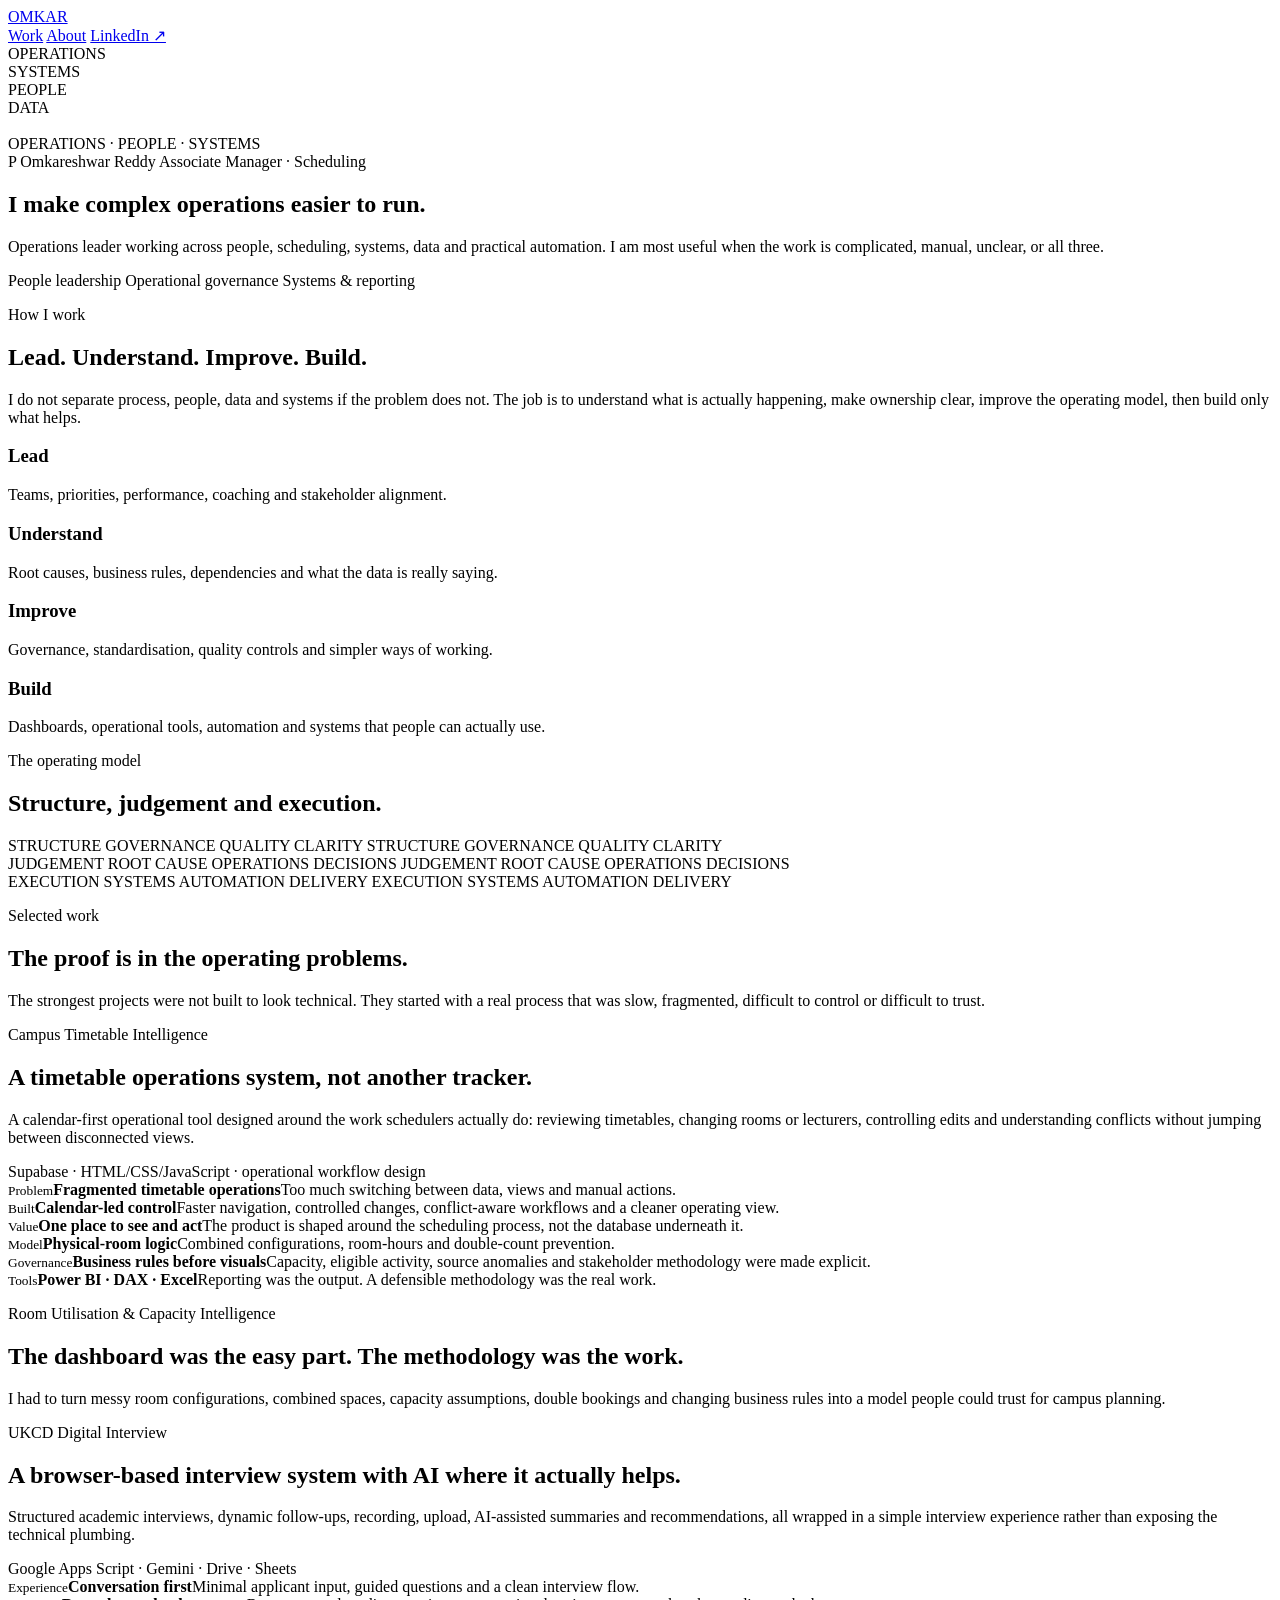
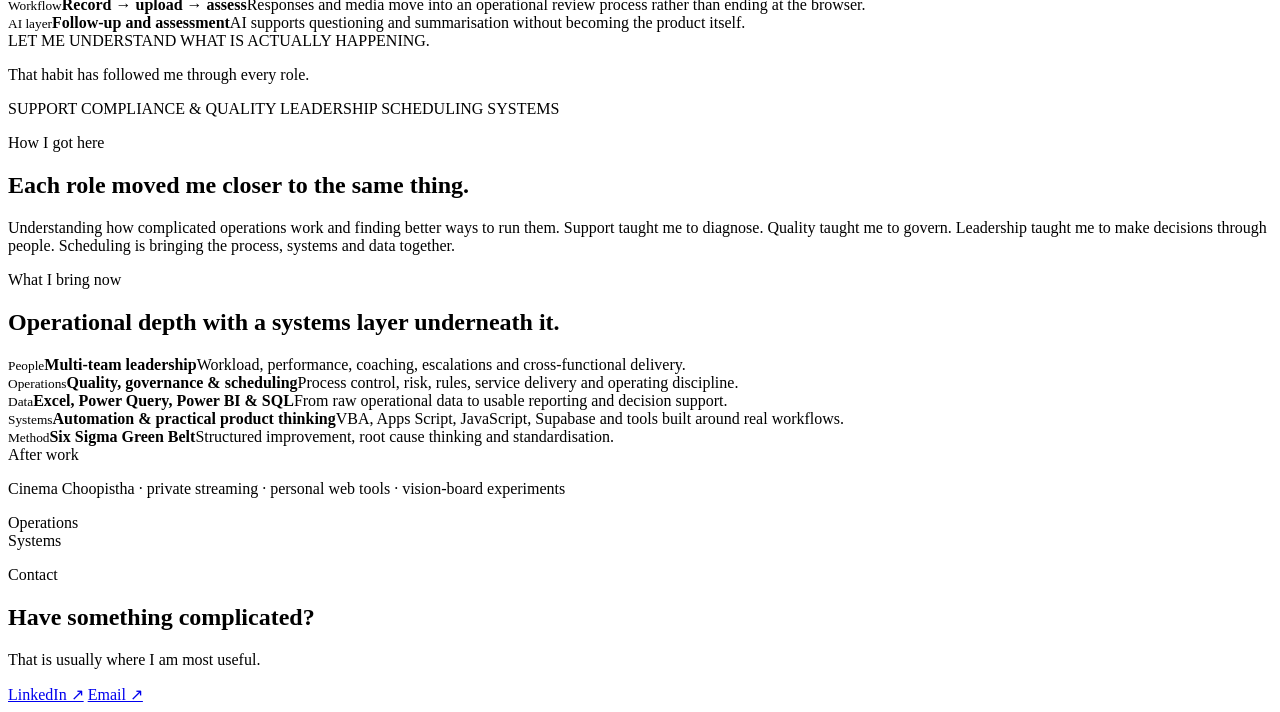
==== index.html @ df313694 "Reframe portfolio around operations systems and selected work" ====
<!doctype html>
<html lang="en">
<head>
  <meta charset="utf-8" />
  <meta name="viewport" content="width=device-width, initial-scale=1" />
  <meta name="description" content="P Omkareshwar Reddy. Operations leader working across people, scheduling, systems, data and practical automation." />
  <meta name="theme-color" content="#08080a" />
  <title>P Omkareshwar Reddy | Operations, Systems & Practical Automation</title>
  <link rel="stylesheet" href="styles-v2.css" />
</head>
<body>
  <div class="page-progress" aria-hidden="true"><span id="page-progress-bar"></span></div>

  <header class="site-header" data-header>
    <a class="brand" href="#top" aria-label="Back to top">OMKAR</a>
    <nav class="desktop-nav" aria-label="Primary navigation">
      <a href="#work" data-nav="work">Work</a>
      <a href="#about" data-nav="about">About</a>
      <a href="https://www.linkedin.com/in/reddyop/" target="_blank" rel="noreferrer">LinkedIn ↗</a>
    </nav>
  </header>

  <main>
    <section class="journey" id="top" data-journey>
      <span class="scroll-anchor work-anchor" id="work" aria-hidden="true"></span>
      <span class="scroll-anchor about-anchor" id="about" aria-hidden="true"></span>

      <div class="journey-sticky">
        <div class="ambient-field" aria-hidden="true">
          <div class="ambient-glow ambient-red"></div>
          <div class="ambient-glow ambient-blue"></div>
          <div class="ambient-line line-one"></div>
          <div class="ambient-line line-two"></div>
          <div class="ambient-line line-three"></div>
          <div class="ambient-word word-one">OPERATIONS</div>
          <div class="ambient-word word-two">SYSTEMS</div>
          <div class="ambient-word word-three">PEOPLE</div>
          <div class="ambient-word word-four">DATA</div>
        </div>

        <div class="portrait-stack" aria-hidden="true">
          <div class="portrait-light portrait-light-red"></div>
          <div class="portrait-light portrait-light-blue"></div>
          <img class="portrait portrait-front" src="assets/omkar-portrait-front.svg" alt="" />
          <img class="portrait portrait-back" src="assets/omkar-portrait-back.svg" alt="" />
          <div class="portrait-caption"><span data-caption>OPERATIONS · PEOPLE · SYSTEMS</span></div>
        </div>

        <div class="scene scene-hero is-active" data-scene="hero">
          <div class="scene-copy scene-left">
            <div class="eyebrow-row">
              <span>P Omkareshwar Reddy</span>
              <span>Associate Manager · Scheduling</span>
            </div>
            <h1>I make complex operations easier to run.</h1>
            <p class="hero-lede">Operations leader working across people, scheduling, systems, data and practical automation. I am most useful when the work is complicated, manual, unclear, or all three.</p>
            <div class="signal-row">
              <span>People leadership</span>
              <span>Operational governance</span>
              <span>Systems &amp; reporting</span>
            </div>
          </div>
        </div>

        <div class="scene scene-method" data-scene="method">
          <div class="scene-copy scene-right">
            <p class="section-kicker">How I work</p>
            <h2>Lead. Understand. Improve. Build.</h2>
            <p class="section-intro">I do not separate process, people, data and systems if the problem does not. The job is to understand what is actually happening, make ownership clear, improve the operating model, then build only what helps.</p>
            <div class="ability-list">
              <div class="ability-row"><h3>Lead</h3><p>Teams, priorities, performance, coaching and stakeholder alignment.</p></div>
              <div class="ability-row"><h3>Understand</h3><p>Root causes, business rules, dependencies and what the data is really saying.</p></div>
              <div class="ability-row"><h3>Improve</h3><p>Governance, standardisation, quality controls and simpler ways of working.</p></div>
              <div class="ability-row"><h3>Build</h3><p>Dashboards, operational tools, automation and systems that people can actually use.</p></div>
            </div>
          </div>
        </div>

        <div class="scene scene-flow" data-scene="flow" aria-label="Structure, judgement and execution">
          <div class="flow-heading">
            <p class="section-kicker">The operating model</p>
            <h2>Structure, judgement and execution.</h2>
          </div>

          <div class="text-flow" aria-hidden="true">
            <div class="flow-lane flow-far">
              <div class="flow-track">STRUCTURE <span>GOVERNANCE</span> QUALITY <span>CLARITY</span> STRUCTURE <span>GOVERNANCE</span> QUALITY <span>CLARITY</span></div>
            </div>
            <div class="flow-lane flow-mid">
              <div class="flow-track">JUDGEMENT <span>ROOT CAUSE</span> OPERATIONS <span>DECISIONS</span> JUDGEMENT <span>ROOT CAUSE</span> OPERATIONS <span>DECISIONS</span></div>
            </div>
            <div class="flow-lane flow-near">
              <div class="flow-track">EXECUTION <span>SYSTEMS</span> AUTOMATION <span>DELIVERY</span> EXECUTION <span>SYSTEMS</span> AUTOMATION <span>DELIVERY</span></div>
            </div>
          </div>
        </div>

        <div class="scene scene-work-intro" data-scene="workIntro">
          <div class="scene-copy scene-left">
            <p class="section-kicker">Selected work</p>
            <h2>The proof is in the operating problems.</h2>
            <p class="section-intro">The strongest projects were not built to look technical. They started with a real process that was slow, fragmented, difficult to control or difficult to trust.</p>
          </div>
        </div>

        <div class="scene scene-project scene-cti" data-scene="cti">
          <div class="scene-copy scene-left project-copy">
            <p class="section-kicker">Campus Timetable Intelligence</p>
            <h2>A timetable operations system, not another tracker.</h2>
            <p class="section-intro">A calendar-first operational tool designed around the work schedulers actually do: reviewing timetables, changing rooms or lecturers, controlling edits and understanding conflicts without jumping between disconnected views.</p>
            <div class="tech-line">Supabase · HTML/CSS/JavaScript · operational workflow design</div>
          </div>
          <div class="project-proof proof-right" aria-label="Campus Timetable Intelligence details">
            <div><small>Problem</small><strong>Fragmented timetable operations</strong><span>Too much switching between data, views and manual actions.</span></div>
            <div><small>Built</small><strong>Calendar-led control</strong><span>Faster navigation, controlled changes, conflict-aware workflows and a cleaner operating view.</span></div>
            <div><small>Value</small><strong>One place to see and act</strong><span>The product is shaped around the scheduling process, not the database underneath it.</span></div>
          </div>
        </div>

        <div class="scene scene-project scene-utilisation" data-scene="utilisation">
          <div class="project-proof proof-left" aria-label="Room Utilisation and Capacity Intelligence details">
            <div><small>Model</small><strong>Physical-room logic</strong><span>Combined configurations, room-hours and double-count prevention.</span></div>
            <div><small>Governance</small><strong>Business rules before visuals</strong><span>Capacity, eligible activity, source anomalies and stakeholder methodology were made explicit.</span></div>
            <div><small>Tools</small><strong>Power BI · DAX · Excel</strong><span>Reporting was the output. A defensible methodology was the real work.</span></div>
          </div>
          <div class="scene-copy scene-right project-copy">
            <p class="section-kicker">Room Utilisation &amp; Capacity Intelligence</p>
            <h2>The dashboard was the easy part. The methodology was the work.</h2>
            <p class="section-intro">I had to turn messy room configurations, combined spaces, capacity assumptions, double bookings and changing business rules into a model people could trust for campus planning.</p>
          </div>
        </div>

        <div class="scene scene-project scene-ukcd" data-scene="ukcd">
          <div class="scene-copy scene-left project-copy">
            <p class="section-kicker">UKCD Digital Interview</p>
            <h2>A browser-based interview system with AI where it actually helps.</h2>
            <p class="section-intro">Structured academic interviews, dynamic follow-ups, recording, upload, AI-assisted summaries and recommendations, all wrapped in a simple interview experience rather than exposing the technical plumbing.</p>
            <div class="tech-line">Google Apps Script · Gemini · Drive · Sheets</div>
          </div>
          <div class="project-proof proof-right" aria-label="UKCD Digital Interview details">
            <div><small>Experience</small><strong>Conversation first</strong><span>Minimal applicant input, guided questions and a clean interview flow.</span></div>
            <div><small>Workflow</small><strong>Record → upload → assess</strong><span>Responses and media move into an operational review process rather than ending at the browser.</span></div>
            <div><small>AI layer</small><strong>Follow-up and assessment</strong><span>AI supports questioning and summarisation without becoming the product itself.</span></div>
          </div>
        </div>

        <div class="scene scene-transition" data-scene="transition">
          <div class="transition-copy" aria-hidden="true">LET ME UNDERSTAND WHAT IS ACTUALLY HAPPENING.</div>
          <p class="transition-note">That habit has followed me through every role.</p>
        </div>

        <div class="scene scene-career" data-scene="career">
          <div class="career-words" aria-hidden="true">
            <span>SUPPORT</span>
            <span>COMPLIANCE &amp; QUALITY</span>
            <span>LEADERSHIP</span>
            <span>SCHEDULING</span>
            <span>SYSTEMS</span>
          </div>
          <div class="scene-copy scene-left career-copy">
            <p class="section-kicker">How I got here</p>
            <h2>Each role moved me closer to the same thing.</h2>
            <p class="section-intro">Understanding how complicated operations work and finding better ways to run them. Support taught me to diagnose. Quality taught me to govern. Leadership taught me to make decisions through people. Scheduling is bringing the process, systems and data together.</p>
          </div>
        </div>

        <div class="scene scene-foundation" data-scene="foundation">
          <div class="scene-copy scene-right foundation-copy">
            <p class="section-kicker">What I bring now</p>
            <h2>Operational depth with a systems layer underneath it.</h2>
            <div class="foundation-list">
              <div><small>People</small><strong>Multi-team leadership</strong><span>Workload, performance, coaching, escalations and cross-functional delivery.</span></div>
              <div><small>Operations</small><strong>Quality, governance &amp; scheduling</strong><span>Process control, risk, rules, service delivery and operating discipline.</span></div>
              <div><small>Data</small><strong>Excel, Power Query, Power BI &amp; SQL</strong><span>From raw operational data to usable reporting and decision support.</span></div>
              <div><small>Systems</small><strong>Automation &amp; practical product thinking</strong><span>VBA, Apps Script, JavaScript, Supabase and tools built around real workflows.</span></div>
              <div><small>Method</small><strong>Six Sigma Green Belt</strong><span>Structured improvement, root cause thinking and standardisation.</span></div>
            </div>
            <div class="experiments-line">
              <span>After work</span>
              <p>Cinema Choopistha · private streaming · personal web tools · vision-board experiments</p>
            </div>
          </div>
        </div>

        <div class="journey-footer" aria-hidden="true">
          <span>Operations</span>
          <div class="journey-rail"><i id="journey-rail"></i></div>
          <span>Systems</span>
        </div>
      </div>
    </section>

    <section class="contact-section" id="contact">
      <div class="contact-inner">
        <div>
          <p class="section-kicker">Contact</p>
          <h2>Have something complicated?</h2>
          <p class="contact-lede">That is usually where I am most useful.</p>
        </div>
        <div class="contact-links">
          <a href="https://www.linkedin.com/in/reddyop/" target="_blank" rel="noreferrer">LinkedIn ↗</a>
          <a href="mailto:omkareshwar.reddy@gmail.com">Email ↗</a>
        </div>
      </div>
    </section>
  </main>

  <script src="journey.js"></script>
</body>
</html>
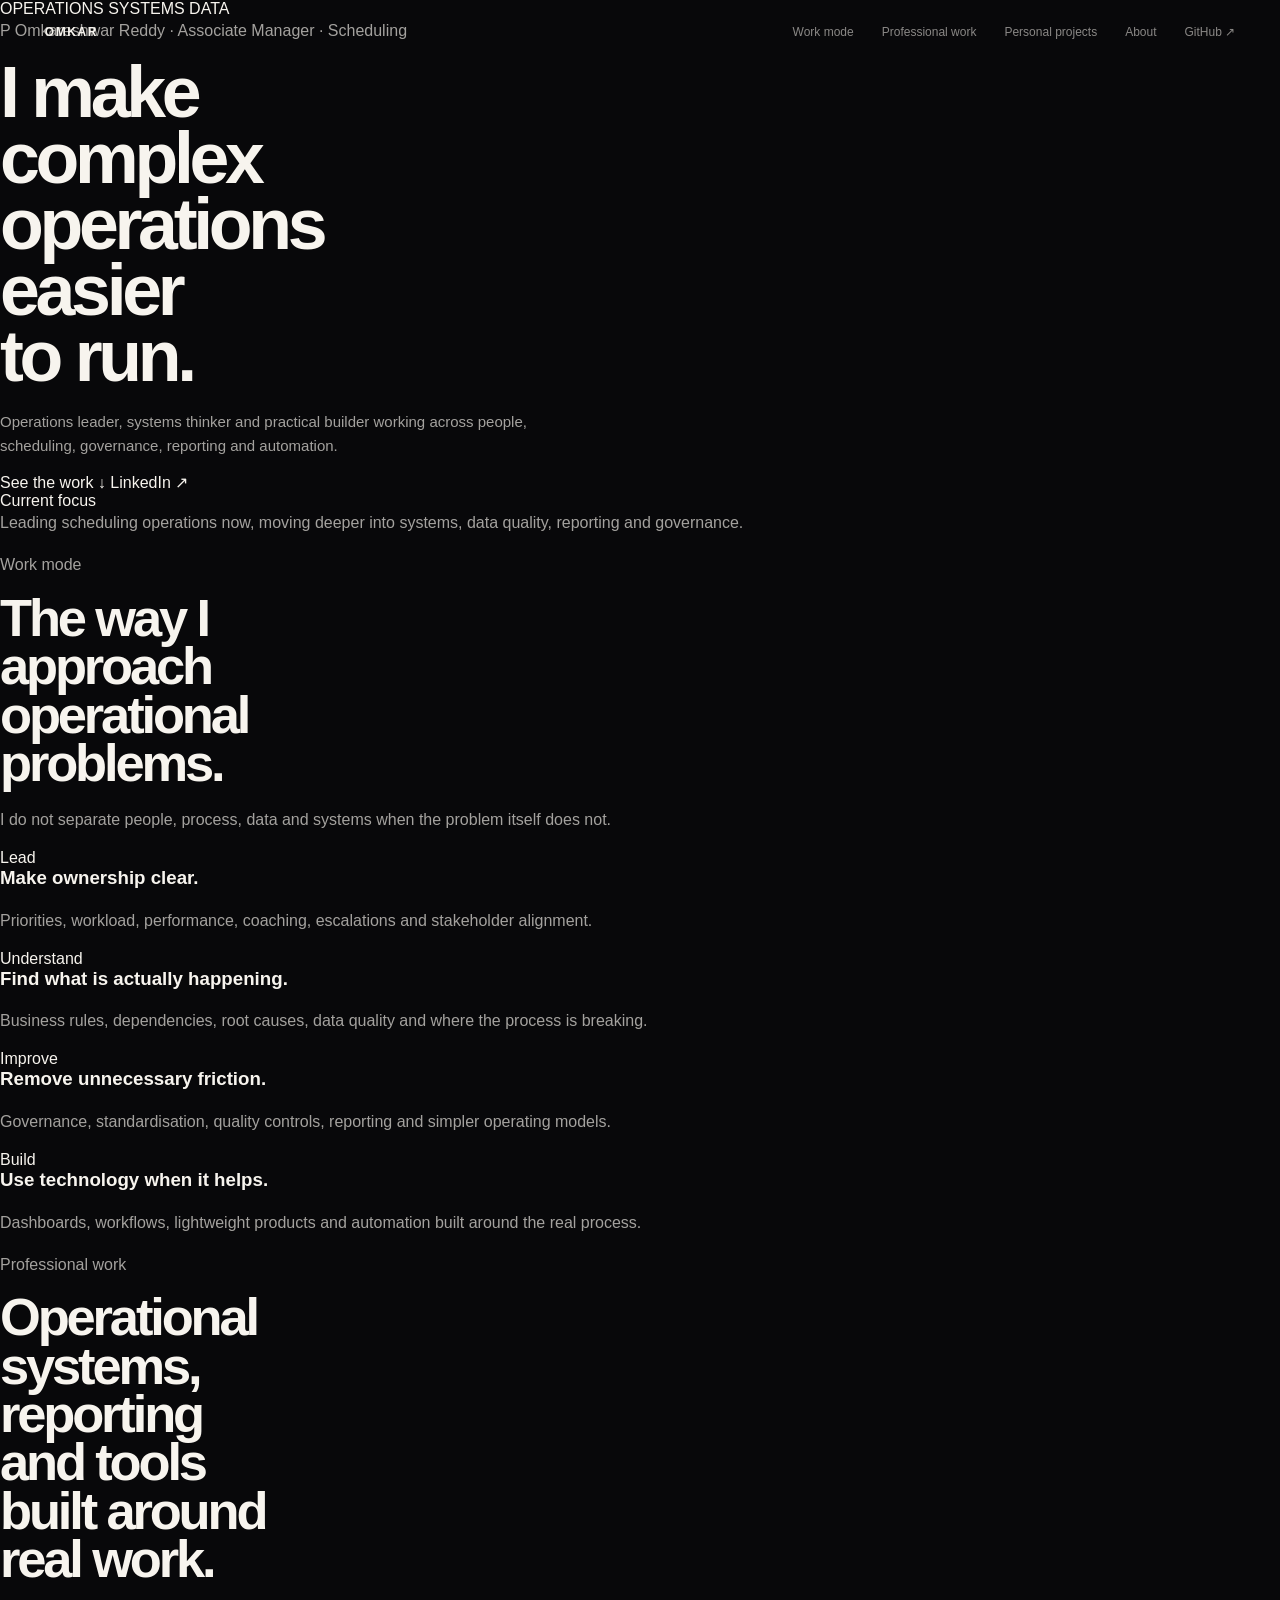
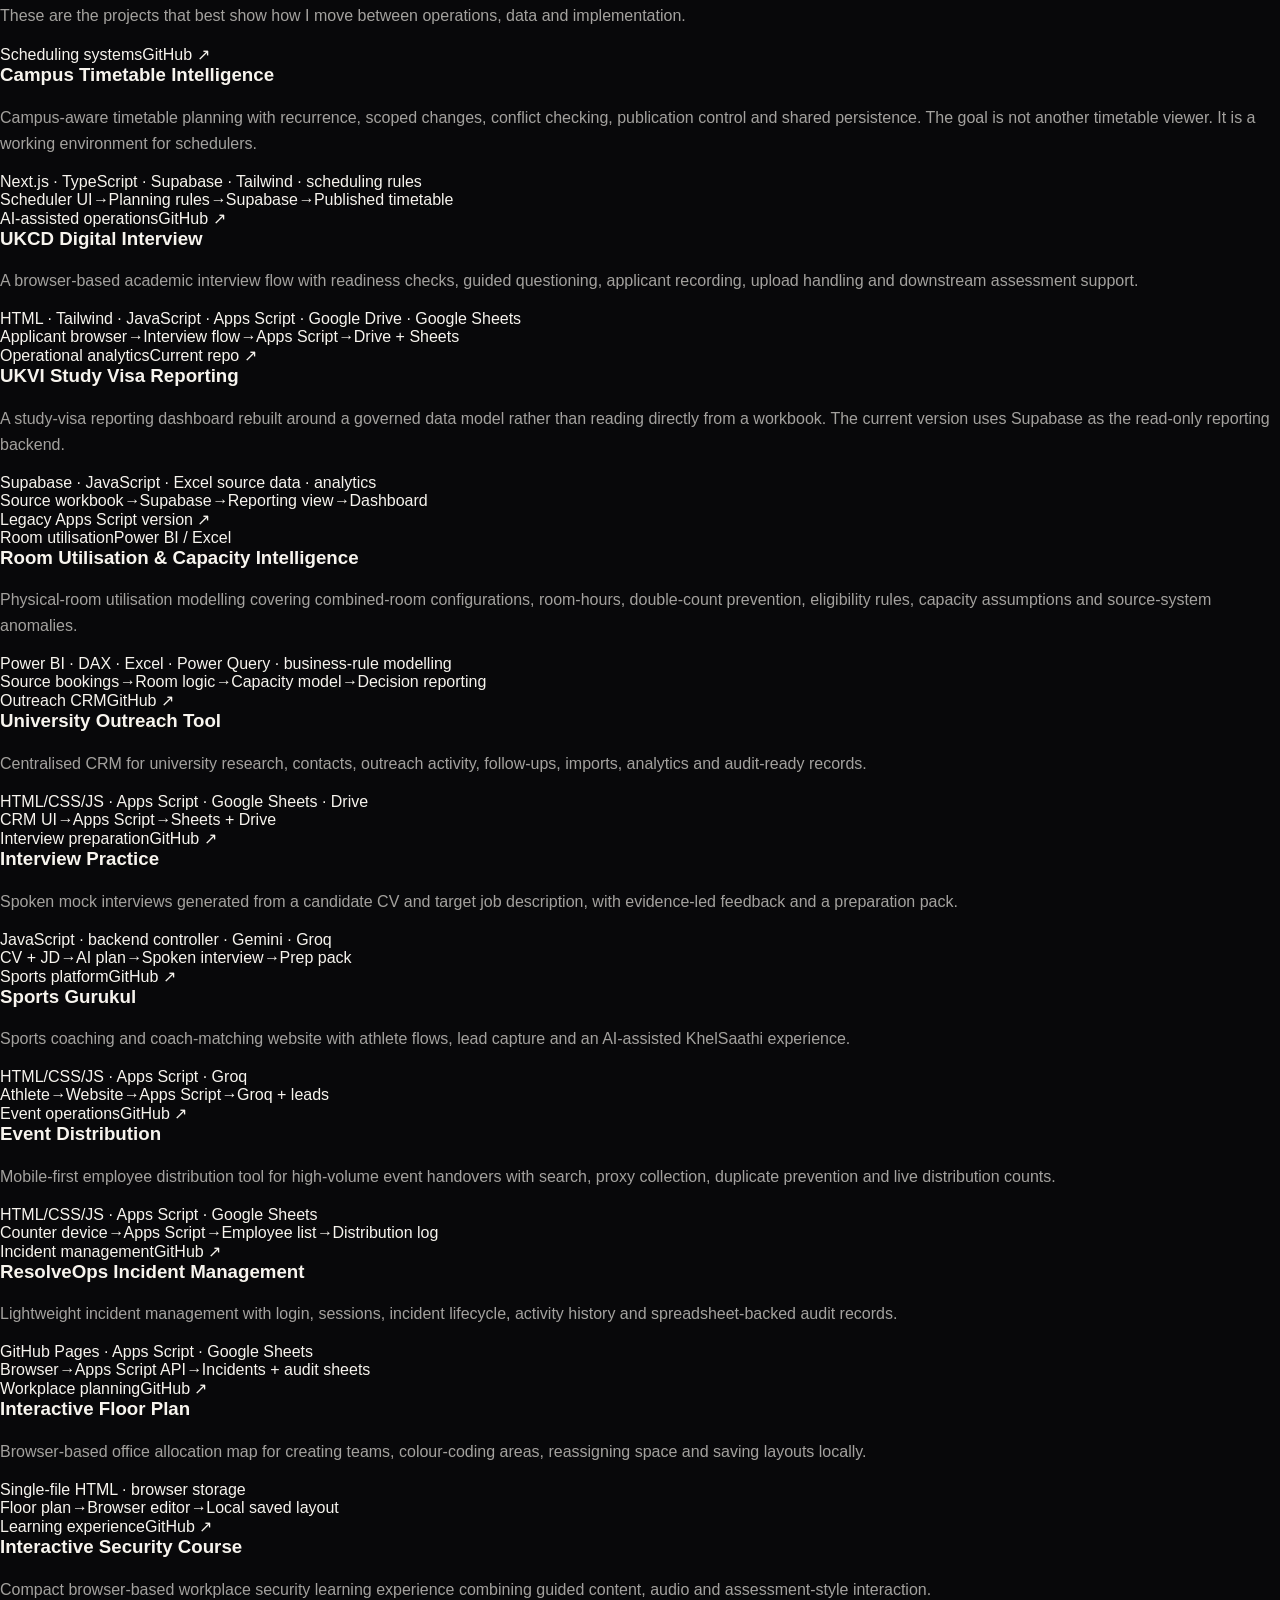
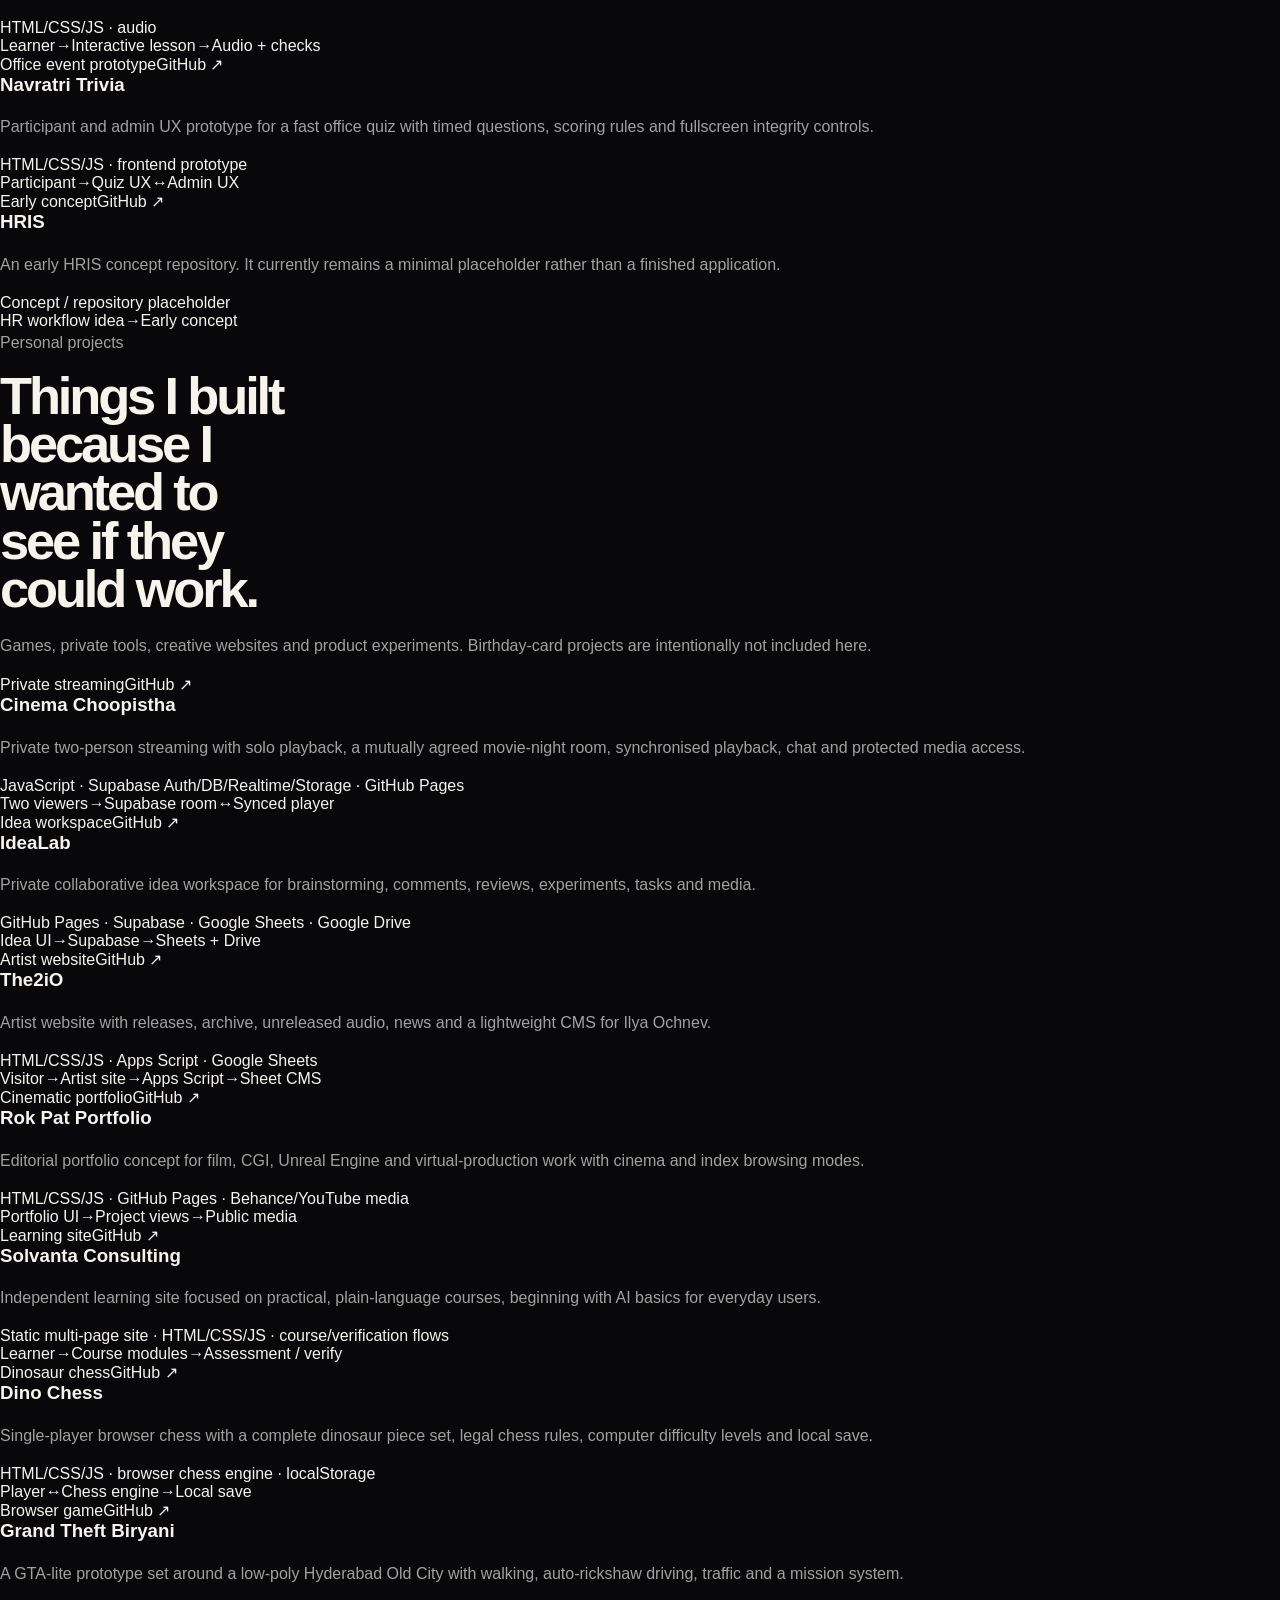
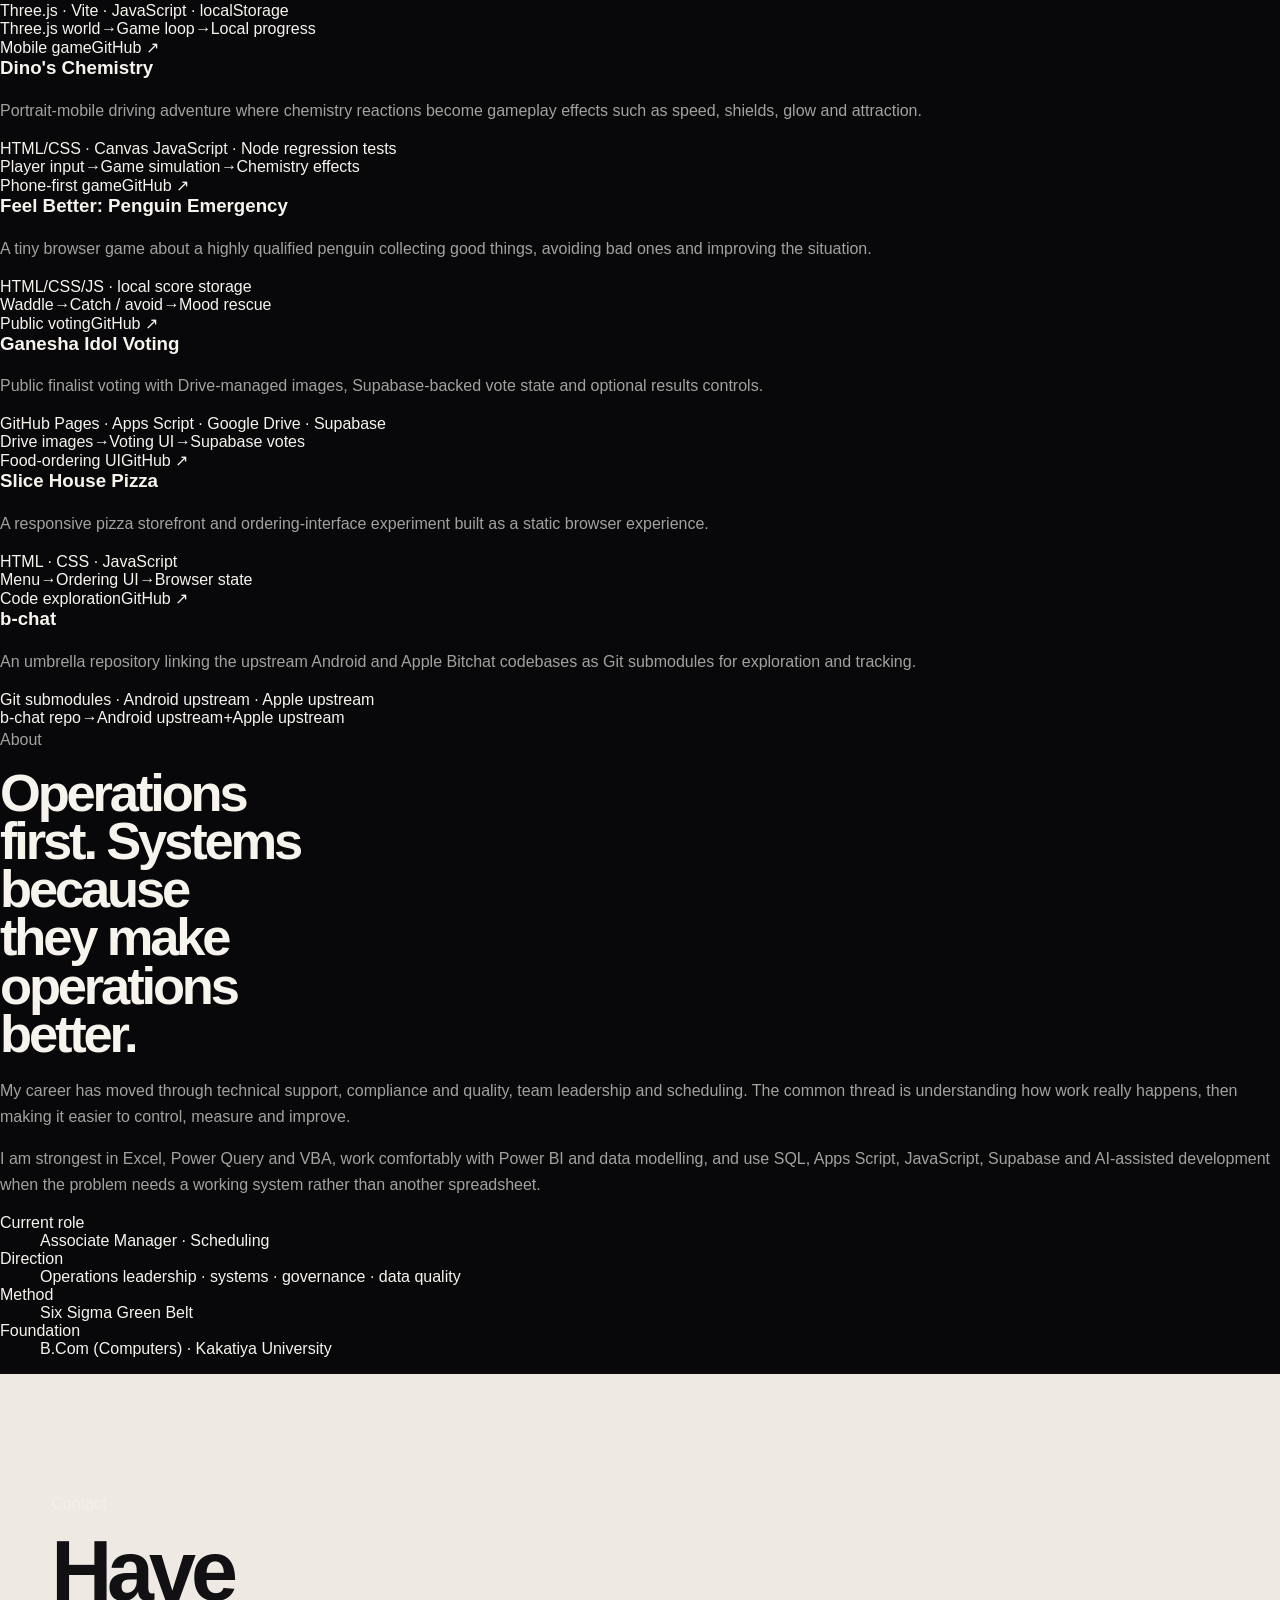
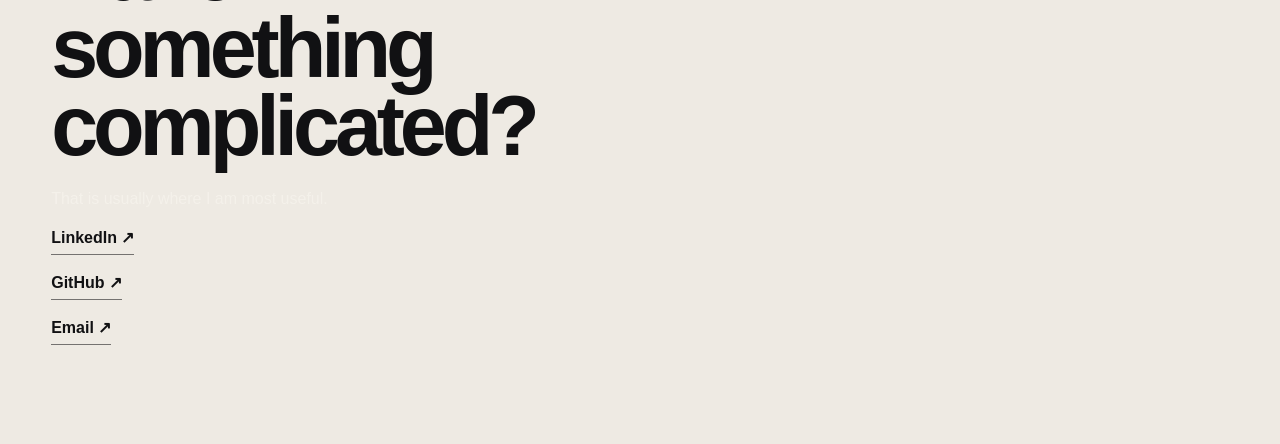
==== commit fee6cfcf: "Restructure portfolio around clear work and project sections" ====
--- a/index.html
+++ b/index.html
@@ -3,208 +3,345 @@
 <head>
   <meta charset="utf-8" />
   <meta name="viewport" content="width=device-width, initial-scale=1" />
-  <meta name="description" content="P Omkareshwar Reddy. Operations leader working across people, scheduling, systems, data and practical automation." />
+  <meta name="description" content="P Omkareshwar Reddy — operations leader, systems thinker and practical builder working across scheduling, data, governance and automation." />
   <meta name="theme-color" content="#08080a" />
   <title>P Omkareshwar Reddy | Operations, Systems & Practical Automation</title>
   <link rel="stylesheet" href="styles-v2.css" />
 </head>
 <body>
-  <div class="page-progress" aria-hidden="true"><span id="page-progress-bar"></span></div>
-
   <header class="site-header" data-header>
-    <a class="brand" href="#top" aria-label="Back to top">OMKAR</a>
+    <a class="brand" href="#top">OMKAR</a>
     <nav class="desktop-nav" aria-label="Primary navigation">
-      <a href="#work" data-nav="work">Work</a>
-      <a href="#about" data-nav="about">About</a>
-      <a href="https://www.linkedin.com/in/reddyop/" target="_blank" rel="noreferrer">LinkedIn ↗</a>
+      <a href="#work-mode">Work mode</a>
+      <a href="#professional-work">Professional work</a>
+      <a href="#personal-projects">Personal projects</a>
+      <a href="#about">About</a>
+      <a href="https://github.com/goreadyconsulting" target="_blank" rel="noreferrer">GitHub ↗</a>
     </nav>
   </header>
 
   <main>
-    <section class="journey" id="top" data-journey>
-      <span class="scroll-anchor work-anchor" id="work" aria-hidden="true"></span>
-      <span class="scroll-anchor about-anchor" id="about" aria-hidden="true"></span>
-
-      <div class="journey-sticky">
-        <div class="ambient-field" aria-hidden="true">
-          <div class="ambient-glow ambient-red"></div>
-          <div class="ambient-glow ambient-blue"></div>
-          <div class="ambient-line line-one"></div>
-          <div class="ambient-line line-two"></div>
-          <div class="ambient-line line-three"></div>
-          <div class="ambient-word word-one">OPERATIONS</div>
-          <div class="ambient-word word-two">SYSTEMS</div>
-          <div class="ambient-word word-three">PEOPLE</div>
-          <div class="ambient-word word-four">DATA</div>
+    <section class="hero" id="top">
+      <div class="hero-art" aria-hidden="true">
+        <img class="hero-portrait hero-front" src="assets/omkar-portrait-front.svg" alt="" />
+        <img class="hero-portrait hero-back" src="assets/omkar-portrait-back.svg" alt="" />
+        <div class="hero-glow hero-glow-red"></div>
+        <div class="hero-glow hero-glow-blue"></div>
+        <span class="hero-word hero-word-a">OPERATIONS</span>
+        <span class="hero-word hero-word-b">SYSTEMS</span>
+        <span class="hero-word hero-word-c">DATA</span>
+      </div>
+
+      <div class="hero-content">
+        <p class="eyebrow">P Omkareshwar Reddy · Associate Manager · Scheduling</p>
+        <h1>I make complex operations easier to run.</h1>
+        <p class="hero-lede">Operations leader, systems thinker and practical builder working across people, scheduling, governance, reporting and automation.</p>
+        <div class="hero-links">
+          <a href="#professional-work">See the work ↓</a>
+          <a href="https://www.linkedin.com/in/reddyop/" target="_blank" rel="noreferrer">LinkedIn ↗</a>
         </div>
-
-        <div class="portrait-stack" aria-hidden="true">
-          <div class="portrait-light portrait-light-red"></div>
-          <div class="portrait-light portrait-light-blue"></div>
-          <img class="portrait portrait-front" src="assets/omkar-portrait-front.svg" alt="" />
-          <img class="portrait portrait-back" src="assets/omkar-portrait-back.svg" alt="" />
-          <div class="portrait-caption"><span data-caption>OPERATIONS · PEOPLE · SYSTEMS</span></div>
+      </div>
+
+      <div class="hero-note">
+        <span>Current focus</span>
+        <p>Leading scheduling operations now, moving deeper into systems, data quality, reporting and governance.</p>
+      </div>
+    </section>
+
+    <section class="section work-mode" id="work-mode">
+      <div class="section-heading">
+        <p class="kicker">Work mode</p>
+        <h2>The way I approach operational problems.</h2>
+        <p>I do not separate people, process, data and systems when the problem itself does not.</p>
+      </div>
+
+      <div class="mode-grid">
+        <article>
+          <span>Lead</span>
+          <h3>Make ownership clear.</h3>
+          <p>Priorities, workload, performance, coaching, escalations and stakeholder alignment.</p>
+        </article>
+        <article>
+          <span>Understand</span>
+          <h3>Find what is actually happening.</h3>
+          <p>Business rules, dependencies, root causes, data quality and where the process is breaking.</p>
+        </article>
+        <article>
+          <span>Improve</span>
+          <h3>Remove unnecessary friction.</h3>
+          <p>Governance, standardisation, quality controls, reporting and simpler operating models.</p>
+        </article>
+        <article>
+          <span>Build</span>
+          <h3>Use technology when it helps.</h3>
+          <p>Dashboards, workflows, lightweight products and automation built around the real process.</p>
+        </article>
+      </div>
+    </section>
+
+    <section class="section projects-section" id="professional-work">
+      <div class="section-heading">
+        <p class="kicker">Professional work</p>
+        <h2>Operational systems, reporting and tools built around real work.</h2>
+        <p>These are the projects that best show how I move between operations, data and implementation.</p>
+      </div>
+
+      <div class="featured-projects">
+        <article class="project-card featured">
+          <div class="project-topline"><span>Scheduling systems</span><a href="https://github.com/goreadyconsulting/campus-timetable-intelligence" target="_blank" rel="noreferrer">GitHub ↗</a></div>
+          <h3>Campus Timetable Intelligence</h3>
+          <p>Campus-aware timetable planning with recurrence, scoped changes, conflict checking, publication control and shared persistence. The goal is not another timetable viewer. It is a working environment for schedulers.</p>
+          <div class="tech">Next.js · TypeScript · Supabase · Tailwind · scheduling rules</div>
+          <div class="diagram" aria-label="Campus Timetable Intelligence architecture">
+            <span>Scheduler UI</span><i>→</i><span>Planning rules</span><i>→</i><span>Supabase</span><i>→</i><span>Published timetable</span>
+          </div>
+        </article>
+
+        <article class="project-card featured">
+          <div class="project-topline"><span>AI-assisted operations</span><a href="https://github.com/goreadyconsulting/ukcd-interview-demo" target="_blank" rel="noreferrer">GitHub ↗</a></div>
+          <h3>UKCD Digital Interview</h3>
+          <p>A browser-based academic interview flow with readiness checks, guided questioning, applicant recording, upload handling and downstream assessment support.</p>
+          <div class="tech">HTML · Tailwind · JavaScript · Apps Script · Google Drive · Google Sheets</div>
+          <div class="diagram" aria-label="UKCD Digital Interview architecture">
+            <span>Applicant browser</span><i>→</i><span>Interview flow</span><i>→</i><span>Apps Script</span><i>→</i><span>Drive + Sheets</span>
+          </div>
+        </article>
+
+        <article class="project-card featured">
+          <div class="project-topline"><span>Operational analytics</span><a href="https://github.com/goreadyconsulting/UKVI.Statistics" target="_blank" rel="noreferrer">Current repo ↗</a></div>
+          <h3>UKVI Study Visa Reporting</h3>
+          <p>A study-visa reporting dashboard rebuilt around a governed data model rather than reading directly from a workbook. The current version uses Supabase as the read-only reporting backend.</p>
+          <div class="tech">Supabase · JavaScript · Excel source data · analytics</div>
+          <div class="diagram" aria-label="UKVI dashboard architecture">
+            <span>Source workbook</span><i>→</i><span>Supabase</span><i>→</i><span>Reporting view</span><i>→</i><span>Dashboard</span>
+          </div>
+          <div class="secondary-links"><a href="https://github.com/goreadyconsulting/UKVI-Statistics" target="_blank" rel="noreferrer">Legacy Apps Script version ↗</a></div>
+        </article>
+
+        <article class="project-card featured no-repo">
+          <div class="project-topline"><span>Room utilisation</span><span>Power BI / Excel</span></div>
+          <h3>Room Utilisation & Capacity Intelligence</h3>
+          <p>Physical-room utilisation modelling covering combined-room configurations, room-hours, double-count prevention, eligibility rules, capacity assumptions and source-system anomalies.</p>
+          <div class="tech">Power BI · DAX · Excel · Power Query · business-rule modelling</div>
+          <div class="diagram" aria-label="Room utilisation workflow">
+            <span>Source bookings</span><i>→</i><span>Room logic</span><i>→</i><span>Capacity model</span><i>→</i><span>Decision reporting</span>
+          </div>
+        </article>
+      </div>
+
+      <div class="project-grid">
+        <article class="project-card">
+          <div class="project-topline"><span>Outreach CRM</span><a href="https://github.com/goreadyconsulting/university-outreach-tool" target="_blank" rel="noreferrer">GitHub ↗</a></div>
+          <h3>University Outreach Tool</h3>
+          <p>Centralised CRM for university research, contacts, outreach activity, follow-ups, imports, analytics and audit-ready records.</p>
+          <div class="tech">HTML/CSS/JS · Apps Script · Google Sheets · Drive</div>
+          <div class="diagram"><span>CRM UI</span><i>→</i><span>Apps Script</span><i>→</i><span>Sheets + Drive</span></div>
+        </article>
+
+        <article class="project-card">
+          <div class="project-topline"><span>Interview preparation</span><a href="https://github.com/goreadyconsulting/interview-practice" target="_blank" rel="noreferrer">GitHub ↗</a></div>
+          <h3>Interview Practice</h3>
+          <p>Spoken mock interviews generated from a candidate CV and target job description, with evidence-led feedback and a preparation pack.</p>
+          <div class="tech">JavaScript · backend controller · Gemini · Groq</div>
+          <div class="diagram"><span>CV + JD</span><i>→</i><span>AI plan</span><i>→</i><span>Spoken interview</span><i>→</i><span>Prep pack</span></div>
+        </article>
+
+        <article class="project-card">
+          <div class="project-topline"><span>Sports platform</span><a href="https://github.com/goreadyconsulting/aaditya-sports-gurukul" target="_blank" rel="noreferrer">GitHub ↗</a></div>
+          <h3>Sports Gurukul</h3>
+          <p>Sports coaching and coach-matching website with athlete flows, lead capture and an AI-assisted KhelSaathi experience.</p>
+          <div class="tech">HTML/CSS/JS · Apps Script · Groq</div>
+          <div class="diagram"><span>Athlete</span><i>→</i><span>Website</span><i>→</i><span>Apps Script</span><i>→</i><span>Groq + leads</span></div>
+        </article>
+
+        <article class="project-card">
+          <div class="project-topline"><span>Event operations</span><a href="https://github.com/goreadyconsulting/inventory-check" target="_blank" rel="noreferrer">GitHub ↗</a></div>
+          <h3>Event Distribution</h3>
+          <p>Mobile-first employee distribution tool for high-volume event handovers with search, proxy collection, duplicate prevention and live distribution counts.</p>
+          <div class="tech">HTML/CSS/JS · Apps Script · Google Sheets</div>
+          <div class="diagram"><span>Counter device</span><i>→</i><span>Apps Script</span><i>→</i><span>Employee list</span><i>→</i><span>Distribution log</span></div>
+        </article>
+
+        <article class="project-card">
+          <div class="project-topline"><span>Incident management</span><a href="https://github.com/goreadyconsulting/ticketingtool" target="_blank" rel="noreferrer">GitHub ↗</a></div>
+          <h3>ResolveOps Incident Management</h3>
+          <p>Lightweight incident management with login, sessions, incident lifecycle, activity history and spreadsheet-backed audit records.</p>
+          <div class="tech">GitHub Pages · Apps Script · Google Sheets</div>
+          <div class="diagram"><span>Browser</span><i>→</i><span>Apps Script API</span><i>→</i><span>Incidents + audit sheets</span></div>
+        </article>
+
+        <article class="project-card">
+          <div class="project-topline"><span>Workplace planning</span><a href="https://github.com/goreadyconsulting/floorplan" target="_blank" rel="noreferrer">GitHub ↗</a></div>
+          <h3>Interactive Floor Plan</h3>
+          <p>Browser-based office allocation map for creating teams, colour-coding areas, reassigning space and saving layouts locally.</p>
+          <div class="tech">Single-file HTML · browser storage</div>
+          <div class="diagram"><span>Floor plan</span><i>→</i><span>Browser editor</span><i>→</i><span>Local saved layout</span></div>
+        </article>
+
+        <article class="project-card">
+          <div class="project-topline"><span>Learning experience</span><a href="https://github.com/goreadyconsulting/onlinecourses" target="_blank" rel="noreferrer">GitHub ↗</a></div>
+          <h3>Interactive Security Course</h3>
+          <p>Compact browser-based workplace security learning experience combining guided content, audio and assessment-style interaction.</p>
+          <div class="tech">HTML/CSS/JS · audio</div>
+          <div class="diagram"><span>Learner</span><i>→</i><span>Interactive lesson</span><i>→</i><span>Audio + checks</span></div>
+        </article>
+
+        <article class="project-card">
+          <div class="project-topline"><span>Office event prototype</span><a href="https://github.com/goreadyconsulting/navquiz" target="_blank" rel="noreferrer">GitHub ↗</a></div>
+          <h3>Navratri Trivia</h3>
+          <p>Participant and admin UX prototype for a fast office quiz with timed questions, scoring rules and fullscreen integrity controls.</p>
+          <div class="tech">HTML/CSS/JS · frontend prototype</div>
+          <div class="diagram"><span>Participant</span><i>→</i><span>Quiz UX</span><i>↔</i><span>Admin UX</span></div>
+        </article>
+
+        <article class="project-card muted-project">
+          <div class="project-topline"><span>Early concept</span><a href="https://github.com/goreadyconsulting/hris" target="_blank" rel="noreferrer">GitHub ↗</a></div>
+          <h3>HRIS</h3>
+          <p>An early HRIS concept repository. It currently remains a minimal placeholder rather than a finished application.</p>
+          <div class="tech">Concept / repository placeholder</div>
+          <div class="diagram"><span>HR workflow idea</span><i>→</i><span>Early concept</span></div>
+        </article>
+      </div>
+    </section>
+
+    <section class="section projects-section personal-section" id="personal-projects">
+      <div class="section-heading">
+        <p class="kicker">Personal projects</p>
+        <h2>Things I built because I wanted to see if they could work.</h2>
+        <p>Games, private tools, creative websites and product experiments. Birthday-card projects are intentionally not included here.</p>
+      </div>
+
+      <div class="project-grid">
+        <article class="project-card">
+          <div class="project-topline"><span>Private streaming</span><a href="https://github.com/goreadyconsulting/cinemachoopistha" target="_blank" rel="noreferrer">GitHub ↗</a></div>
+          <h3>Cinema Choopistha</h3>
+          <p>Private two-person streaming with solo playback, a mutually agreed movie-night room, synchronised playback, chat and protected media access.</p>
+          <div class="tech">JavaScript · Supabase Auth/DB/Realtime/Storage · GitHub Pages</div>
+          <div class="diagram"><span>Two viewers</span><i>→</i><span>Supabase room</span><i>↔</i><span>Synced player</span></div>
+        </article>
+
+        <article class="project-card">
+          <div class="project-topline"><span>Idea workspace</span><a href="https://github.com/goreadyconsulting/idealab" target="_blank" rel="noreferrer">GitHub ↗</a></div>
+          <h3>IdeaLab</h3>
+          <p>Private collaborative idea workspace for brainstorming, comments, reviews, experiments, tasks and media.</p>
+          <div class="tech">GitHub Pages · Supabase · Google Sheets · Google Drive</div>
+          <div class="diagram"><span>Idea UI</span><i>→</i><span>Supabase</span><i>→</i><span>Sheets + Drive</span></div>
+        </article>
+
+        <article class="project-card">
+          <div class="project-topline"><span>Artist website</span><a href="https://github.com/goreadyconsulting/The2io" target="_blank" rel="noreferrer">GitHub ↗</a></div>
+          <h3>The2iO</h3>
+          <p>Artist website with releases, archive, unreleased audio, news and a lightweight CMS for Ilya Ochnev.</p>
+          <div class="tech">HTML/CSS/JS · Apps Script · Google Sheets</div>
+          <div class="diagram"><span>Visitor</span><i>→</i><span>Artist site</span><i>→</i><span>Apps Script</span><i>→</i><span>Sheet CMS</span></div>
+        </article>
+
+        <article class="project-card">
+          <div class="project-topline"><span>Cinematic portfolio</span><a href="https://github.com/goreadyconsulting/Rokpat" target="_blank" rel="noreferrer">GitHub ↗</a></div>
+          <h3>Rok Pat Portfolio</h3>
+          <p>Editorial portfolio concept for film, CGI, Unreal Engine and virtual-production work with cinema and index browsing modes.</p>
+          <div class="tech">HTML/CSS/JS · GitHub Pages · Behance/YouTube media</div>
+          <div class="diagram"><span>Portfolio UI</span><i>→</i><span>Project views</span><i>→</i><span>Public media</span></div>
+        </article>
+
+        <article class="project-card">
+          <div class="project-topline"><span>Learning site</span><a href="https://github.com/goreadyconsulting/solvanta-consulting-site" target="_blank" rel="noreferrer">GitHub ↗</a></div>
+          <h3>Solvanta Consulting</h3>
+          <p>Independent learning site focused on practical, plain-language courses, beginning with AI basics for everyday users.</p>
+          <div class="tech">Static multi-page site · HTML/CSS/JS · course/verification flows</div>
+          <div class="diagram"><span>Learner</span><i>→</i><span>Course modules</span><i>→</i><span>Assessment / verify</span></div>
+        </article>
+
+        <article class="project-card">
+          <div class="project-topline"><span>Dinosaur chess</span><a href="https://github.com/goreadyconsulting/dinochess" target="_blank" rel="noreferrer">GitHub ↗</a></div>
+          <h3>Dino Chess</h3>
+          <p>Single-player browser chess with a complete dinosaur piece set, legal chess rules, computer difficulty levels and local save.</p>
+          <div class="tech">HTML/CSS/JS · browser chess engine · localStorage</div>
+          <div class="diagram"><span>Player</span><i>↔</i><span>Chess engine</span><i>→</i><span>Local save</span></div>
+        </article>
+
+        <article class="project-card">
+          <div class="project-topline"><span>Browser game</span><a href="https://github.com/goreadyconsulting/grand-theft-biryani" target="_blank" rel="noreferrer">GitHub ↗</a></div>
+          <h3>Grand Theft Biryani</h3>
+          <p>A GTA-lite prototype set around a low-poly Hyderabad Old City with walking, auto-rickshaw driving, traffic and a mission system.</p>
+          <div class="tech">Three.js · Vite · JavaScript · localStorage</div>
+          <div class="diagram"><span>Three.js world</span><i>→</i><span>Game loop</span><i>→</i><span>Local progress</span></div>
+        </article>
+
+        <article class="project-card">
+          <div class="project-topline"><span>Mobile game</span><a href="https://github.com/goreadyconsulting/DinosChemistry" target="_blank" rel="noreferrer">GitHub ↗</a></div>
+          <h3>Dino's Chemistry</h3>
+          <p>Portrait-mobile driving adventure where chemistry reactions become gameplay effects such as speed, shields, glow and attraction.</p>
+          <div class="tech">HTML/CSS · Canvas JavaScript · Node regression tests</div>
+          <div class="diagram"><span>Player input</span><i>→</i><span>Game simulation</span><i>→</i><span>Chemistry effects</span></div>
+        </article>
+
+        <article class="project-card">
+          <div class="project-topline"><span>Phone-first game</span><a href="https://github.com/goreadyconsulting/feelbetter" target="_blank" rel="noreferrer">GitHub ↗</a></div>
+          <h3>Feel Better: Penguin Emergency</h3>
+          <p>A tiny browser game about a highly qualified penguin collecting good things, avoiding bad ones and improving the situation.</p>
+          <div class="tech">HTML/CSS/JS · local score storage</div>
+          <div class="diagram"><span>Waddle</span><i>→</i><span>Catch / avoid</span><i>→</i><span>Mood rescue</span></div>
+        </article>
+
+        <article class="project-card">
+          <div class="project-topline"><span>Public voting</span><a href="https://github.com/goreadyconsulting/ganesha-idol-voting-2026" target="_blank" rel="noreferrer">GitHub ↗</a></div>
+          <h3>Ganesha Idol Voting</h3>
+          <p>Public finalist voting with Drive-managed images, Supabase-backed vote state and optional results controls.</p>
+          <div class="tech">GitHub Pages · Apps Script · Google Drive · Supabase</div>
+          <div class="diagram"><span>Drive images</span><i>→</i><span>Voting UI</span><i>→</i><span>Supabase votes</span></div>
+        </article>
+
+        <article class="project-card">
+          <div class="project-topline"><span>Food-ordering UI</span><a href="https://github.com/goreadyconsulting/Pizaa" target="_blank" rel="noreferrer">GitHub ↗</a></div>
+          <h3>Slice House Pizza</h3>
+          <p>A responsive pizza storefront and ordering-interface experiment built as a static browser experience.</p>
+          <div class="tech">HTML · CSS · JavaScript</div>
+          <div class="diagram"><span>Menu</span><i>→</i><span>Ordering UI</span><i>→</i><span>Browser state</span></div>
+        </article>
+
+        <article class="project-card">
+          <div class="project-topline"><span>Code exploration</span><a href="https://github.com/goreadyconsulting/b-chat" target="_blank" rel="noreferrer">GitHub ↗</a></div>
+          <h3>b-chat</h3>
+          <p>An umbrella repository linking the upstream Android and Apple Bitchat codebases as Git submodules for exploration and tracking.</p>
+          <div class="tech">Git submodules · Android upstream · Apple upstream</div>
+          <div class="diagram"><span>b-chat repo</span><i>→</i><span>Android upstream</span><i>+</i><span>Apple upstream</span></div>
+        </article>
+      </div>
+    </section>
+
+    <section class="section about-section" id="about">
+      <div class="section-heading">
+        <p class="kicker">About</p>
+        <h2>Operations first. Systems because they make operations better.</h2>
+      </div>
+
+      <div class="about-grid">
+        <div class="about-copy">
+          <p>My career has moved through technical support, compliance and quality, team leadership and scheduling. The common thread is understanding how work really happens, then making it easier to control, measure and improve.</p>
+          <p>I am strongest in Excel, Power Query and VBA, work comfortably with Power BI and data modelling, and use SQL, Apps Script, JavaScript, Supabase and AI-assisted development when the problem needs a working system rather than another spreadsheet.</p>
         </div>
-
-        <div class="scene scene-hero is-active" data-scene="hero">
-          <div class="scene-copy scene-left">
-            <div class="eyebrow-row">
-              <span>P Omkareshwar Reddy</span>
-              <span>Associate Manager · Scheduling</span>
-            </div>
-            <h1>I make complex operations easier to run.</h1>
-            <p class="hero-lede">Operations leader working across people, scheduling, systems, data and practical automation. I am most useful when the work is complicated, manual, unclear, or all three.</p>
-            <div class="signal-row">
-              <span>People leadership</span>
-              <span>Operational governance</span>
-              <span>Systems &amp; reporting</span>
-            </div>
-          </div>
-        </div>
-
-        <div class="scene scene-method" data-scene="method">
-          <div class="scene-copy scene-right">
-            <p class="section-kicker">How I work</p>
-            <h2>Lead. Understand. Improve. Build.</h2>
-            <p class="section-intro">I do not separate process, people, data and systems if the problem does not. The job is to understand what is actually happening, make ownership clear, improve the operating model, then build only what helps.</p>
-            <div class="ability-list">
-              <div class="ability-row"><h3>Lead</h3><p>Teams, priorities, performance, coaching and stakeholder alignment.</p></div>
-              <div class="ability-row"><h3>Understand</h3><p>Root causes, business rules, dependencies and what the data is really saying.</p></div>
-              <div class="ability-row"><h3>Improve</h3><p>Governance, standardisation, quality controls and simpler ways of working.</p></div>
-              <div class="ability-row"><h3>Build</h3><p>Dashboards, operational tools, automation and systems that people can actually use.</p></div>
-            </div>
-          </div>
-        </div>
-
-        <div class="scene scene-flow" data-scene="flow" aria-label="Structure, judgement and execution">
-          <div class="flow-heading">
-            <p class="section-kicker">The operating model</p>
-            <h2>Structure, judgement and execution.</h2>
-          </div>
-
-          <div class="text-flow" aria-hidden="true">
-            <div class="flow-lane flow-far">
-              <div class="flow-track">STRUCTURE <span>GOVERNANCE</span> QUALITY <span>CLARITY</span> STRUCTURE <span>GOVERNANCE</span> QUALITY <span>CLARITY</span></div>
-            </div>
-            <div class="flow-lane flow-mid">
-              <div class="flow-track">JUDGEMENT <span>ROOT CAUSE</span> OPERATIONS <span>DECISIONS</span> JUDGEMENT <span>ROOT CAUSE</span> OPERATIONS <span>DECISIONS</span></div>
-            </div>
-            <div class="flow-lane flow-near">
-              <div class="flow-track">EXECUTION <span>SYSTEMS</span> AUTOMATION <span>DELIVERY</span> EXECUTION <span>SYSTEMS</span> AUTOMATION <span>DELIVERY</span></div>
-            </div>
-          </div>
-        </div>
-
-        <div class="scene scene-work-intro" data-scene="workIntro">
-          <div class="scene-copy scene-left">
-            <p class="section-kicker">Selected work</p>
-            <h2>The proof is in the operating problems.</h2>
-            <p class="section-intro">The strongest projects were not built to look technical. They started with a real process that was slow, fragmented, difficult to control or difficult to trust.</p>
-          </div>
-        </div>
-
-        <div class="scene scene-project scene-cti" data-scene="cti">
-          <div class="scene-copy scene-left project-copy">
-            <p class="section-kicker">Campus Timetable Intelligence</p>
-            <h2>A timetable operations system, not another tracker.</h2>
-            <p class="section-intro">A calendar-first operational tool designed around the work schedulers actually do: reviewing timetables, changing rooms or lecturers, controlling edits and understanding conflicts without jumping between disconnected views.</p>
-            <div class="tech-line">Supabase · HTML/CSS/JavaScript · operational workflow design</div>
-          </div>
-          <div class="project-proof proof-right" aria-label="Campus Timetable Intelligence details">
-            <div><small>Problem</small><strong>Fragmented timetable operations</strong><span>Too much switching between data, views and manual actions.</span></div>
-            <div><small>Built</small><strong>Calendar-led control</strong><span>Faster navigation, controlled changes, conflict-aware workflows and a cleaner operating view.</span></div>
-            <div><small>Value</small><strong>One place to see and act</strong><span>The product is shaped around the scheduling process, not the database underneath it.</span></div>
-          </div>
-        </div>
-
-        <div class="scene scene-project scene-utilisation" data-scene="utilisation">
-          <div class="project-proof proof-left" aria-label="Room Utilisation and Capacity Intelligence details">
-            <div><small>Model</small><strong>Physical-room logic</strong><span>Combined configurations, room-hours and double-count prevention.</span></div>
-            <div><small>Governance</small><strong>Business rules before visuals</strong><span>Capacity, eligible activity, source anomalies and stakeholder methodology were made explicit.</span></div>
-            <div><small>Tools</small><strong>Power BI · DAX · Excel</strong><span>Reporting was the output. A defensible methodology was the real work.</span></div>
-          </div>
-          <div class="scene-copy scene-right project-copy">
-            <p class="section-kicker">Room Utilisation &amp; Capacity Intelligence</p>
-            <h2>The dashboard was the easy part. The methodology was the work.</h2>
-            <p class="section-intro">I had to turn messy room configurations, combined spaces, capacity assumptions, double bookings and changing business rules into a model people could trust for campus planning.</p>
-          </div>
-        </div>
-
-        <div class="scene scene-project scene-ukcd" data-scene="ukcd">
-          <div class="scene-copy scene-left project-copy">
-            <p class="section-kicker">UKCD Digital Interview</p>
-            <h2>A browser-based interview system with AI where it actually helps.</h2>
-            <p class="section-intro">Structured academic interviews, dynamic follow-ups, recording, upload, AI-assisted summaries and recommendations, all wrapped in a simple interview experience rather than exposing the technical plumbing.</p>
-            <div class="tech-line">Google Apps Script · Gemini · Drive · Sheets</div>
-          </div>
-          <div class="project-proof proof-right" aria-label="UKCD Digital Interview details">
-            <div><small>Experience</small><strong>Conversation first</strong><span>Minimal applicant input, guided questions and a clean interview flow.</span></div>
-            <div><small>Workflow</small><strong>Record → upload → assess</strong><span>Responses and media move into an operational review process rather than ending at the browser.</span></div>
-            <div><small>AI layer</small><strong>Follow-up and assessment</strong><span>AI supports questioning and summarisation without becoming the product itself.</span></div>
-          </div>
-        </div>
-
-        <div class="scene scene-transition" data-scene="transition">
-          <div class="transition-copy" aria-hidden="true">LET ME UNDERSTAND WHAT IS ACTUALLY HAPPENING.</div>
-          <p class="transition-note">That habit has followed me through every role.</p>
-        </div>
-
-        <div class="scene scene-career" data-scene="career">
-          <div class="career-words" aria-hidden="true">
-            <span>SUPPORT</span>
-            <span>COMPLIANCE &amp; QUALITY</span>
-            <span>LEADERSHIP</span>
-            <span>SCHEDULING</span>
-            <span>SYSTEMS</span>
-          </div>
-          <div class="scene-copy scene-left career-copy">
-            <p class="section-kicker">How I got here</p>
-            <h2>Each role moved me closer to the same thing.</h2>
-            <p class="section-intro">Understanding how complicated operations work and finding better ways to run them. Support taught me to diagnose. Quality taught me to govern. Leadership taught me to make decisions through people. Scheduling is bringing the process, systems and data together.</p>
-          </div>
-        </div>
-
-        <div class="scene scene-foundation" data-scene="foundation">
-          <div class="scene-copy scene-right foundation-copy">
-            <p class="section-kicker">What I bring now</p>
-            <h2>Operational depth with a systems layer underneath it.</h2>
-            <div class="foundation-list">
-              <div><small>People</small><strong>Multi-team leadership</strong><span>Workload, performance, coaching, escalations and cross-functional delivery.</span></div>
-              <div><small>Operations</small><strong>Quality, governance &amp; scheduling</strong><span>Process control, risk, rules, service delivery and operating discipline.</span></div>
-              <div><small>Data</small><strong>Excel, Power Query, Power BI &amp; SQL</strong><span>From raw operational data to usable reporting and decision support.</span></div>
-              <div><small>Systems</small><strong>Automation &amp; practical product thinking</strong><span>VBA, Apps Script, JavaScript, Supabase and tools built around real workflows.</span></div>
-              <div><small>Method</small><strong>Six Sigma Green Belt</strong><span>Structured improvement, root cause thinking and standardisation.</span></div>
-            </div>
-            <div class="experiments-line">
-              <span>After work</span>
-              <p>Cinema Choopistha · private streaming · personal web tools · vision-board experiments</p>
-            </div>
-          </div>
-        </div>
-
-        <div class="journey-footer" aria-hidden="true">
-          <span>Operations</span>
-          <div class="journey-rail"><i id="journey-rail"></i></div>
-          <span>Systems</span>
-        </div>
+        <dl>
+          <div><dt>Current role</dt><dd>Associate Manager · Scheduling</dd></div>
+          <div><dt>Direction</dt><dd>Operations leadership · systems · governance · data quality</dd></div>
+          <div><dt>Method</dt><dd>Six Sigma Green Belt</dd></div>
+          <div><dt>Foundation</dt><dd>B.Com (Computers) · Kakatiya University</dd></div>
+        </dl>
       </div>
     </section>
 
     <section class="contact-section" id="contact">
-      <div class="contact-inner">
-        <div>
-          <p class="section-kicker">Contact</p>
-          <h2>Have something complicated?</h2>
-          <p class="contact-lede">That is usually where I am most useful.</p>
-        </div>
-        <div class="contact-links">
-          <a href="https://www.linkedin.com/in/reddyop/" target="_blank" rel="noreferrer">LinkedIn ↗</a>
-          <a href="mailto:omkareshwar.reddy@gmail.com">Email ↗</a>
-        </div>
+      <p class="kicker">Contact</p>
+      <h2>Have something complicated?</h2>
+      <p>That is usually where I am most useful.</p>
+      <div class="contact-links">
+        <a href="https://www.linkedin.com/in/reddyop/" target="_blank" rel="noreferrer">LinkedIn ↗</a>
+        <a href="https://github.com/goreadyconsulting" target="_blank" rel="noreferrer">GitHub ↗</a>
+        <a href="mailto:omkareshwar.reddy@gmail.com">Email ↗</a>
       </div>
     </section>
   </main>
 
   <script src="journey.js"></script>
 </body>
-</html>
+</html>
--- a/styles-v2.css
+++ b/styles-v2.css
@@ -0,0 +1,225 @@
+*{box-sizing:border-box}
+html{scroll-behavior:smooth;background:#08080a}
+:root{
+  --ink:#08080a;
+  --ink-soft:#101014;
+  --paper:#eeeae3;
+  --paper-ink:#111113;
+  --text:#f7f4ee;
+  --muted:rgba(247,244,238,.65);
+  --faint:rgba(247,244,238,.34);
+  --line:rgba(247,244,238,.13);
+  --red:#dc233c;
+  --blue:#2457ff;
+}
+body{
+  margin:0;
+  min-width:320px;
+  overflow-x:hidden;
+  color:var(--text);
+  background:var(--ink);
+  font-family:"Helvetica Neue",Helvetica,Arial,sans-serif;
+  -webkit-font-smoothing:antialiased;
+  text-rendering:optimizeLegibility;
+}
+a{color:inherit;text-decoration:none}
+img{display:block;max-width:100%}
+
+.page-progress{position:fixed;z-index:100;top:0;left:0;right:0;height:1px;background:rgba(255,255,255,.04)}
+.page-progress span{display:block;width:100%;height:100%;transform:scaleX(0);transform-origin:left center;background:linear-gradient(90deg,var(--red),var(--blue))}
+
+.site-header{
+  position:fixed;
+  z-index:80;
+  top:0;
+  left:0;
+  width:100%;
+  display:flex;
+  align-items:center;
+  justify-content:space-between;
+  padding:25px 3.5vw;
+  transition:transform .32s ease,opacity .32s ease;
+  pointer-events:none;
+}
+.site-header.is-hidden{transform:translateY(-100%);opacity:0}
+.site-header a{pointer-events:auto}
+.brand{font-size:12px;font-weight:700;letter-spacing:.13em}
+.desktop-nav{display:flex;gap:28px;align-items:center}
+.desktop-nav a{font-size:12px;color:rgba(247,244,238,.54);transition:color .2s ease}
+.desktop-nav a:hover,.desktop-nav a.is-active{color:var(--text)}
+
+.journey{position:relative;height:540vh;background:var(--ink)}
+.scroll-anchor{position:absolute;left:0;width:1px;height:1px;pointer-events:none}
+.work-anchor{top:31%}
+.about-anchor{top:76%}
+.journey-sticky{
+  position:sticky;
+  top:0;
+  height:100svh;
+  min-height:620px;
+  overflow:hidden;
+  isolation:isolate;
+  background:
+    radial-gradient(circle at 18% 28%,rgba(220,35,60,.055),transparent 29rem),
+    radial-gradient(circle at 82% 68%,rgba(36,87,255,.05),transparent 33rem),
+    linear-gradient(180deg,#09090c,#070709);
+}
+
+.ambient-field{position:absolute;inset:0;z-index:1;overflow:hidden;pointer-events:none}
+.ambient-glow{position:absolute;width:38vw;height:38vw;min-width:400px;min-height:400px;border-radius:50%;filter:blur(130px);opacity:.14;will-change:transform}
+.ambient-red{left:-13vw;top:8vh;background:var(--red);transform:translate3d(var(--red-x,0),var(--red-y,0),0)}
+.ambient-blue{right:-13vw;bottom:-3vh;background:var(--blue);transform:translate3d(var(--blue-x,0),var(--blue-y,0),0)}
+.ambient-line{position:absolute;height:1px;background:rgba(255,255,255,.07);transform-origin:left center;will-change:transform}
+.line-one{width:54vw;left:-13vw;top:24%;transform:translate3d(var(--line-one-x,0),0,0) rotate(-9deg)}
+.line-two{width:60vw;right:-17vw;bottom:22%;transform:translate3d(var(--line-two-x,0),0,0) rotate(7deg)}
+.line-three{width:42vw;left:32vw;top:58%;opacity:.55;transform:translate3d(var(--line-three-x,0),0,0) rotate(-3deg)}
+.ambient-word{position:absolute;font-size:clamp(72px,12vw,215px);font-weight:700;letter-spacing:-.075em;line-height:.78;color:rgba(255,255,255,.024);white-space:nowrap;will-change:transform}
+.word-one{left:-6vw;top:11%;transform:translate3d(var(--word-one-x,0),var(--word-one-y,0),0)}
+.word-two{right:-17vw;top:42%;transform:translate3d(var(--word-two-x,0),var(--word-two-y,0),0)}
+.word-three{left:13vw;bottom:4%;transform:translate3d(var(--word-three-x,0),var(--word-three-y,0),0)}
+.word-four{right:7vw;top:8%;font-size:clamp(50px,8vw,145px);transform:translate3d(var(--word-four-x,0),var(--word-four-y,0),0)}
+
+.portrait-stack{
+  position:absolute;
+  z-index:10;
+  left:50%;
+  top:50%;
+  width:min(33vw,500px);
+  height:82svh;
+  max-height:760px;
+  transform:translate3d(-50%,-48%,0) scale(var(--portrait-scale,1)) rotateY(var(--portrait-ry,0deg));
+  transform-style:preserve-3d;
+  perspective:1200px;
+  pointer-events:none;
+  will-change:transform;
+}
+.portrait{position:absolute;left:50%;bottom:0;width:100%;height:100%;object-fit:contain;object-position:center bottom;filter:drop-shadow(0 28px 44px rgba(0,0,0,.45));will-change:opacity,transform,filter}
+.portrait-front{opacity:var(--front-opacity,1);transform:translateX(-50%) translateY(var(--front-y,0)) scale(var(--front-scale,1))}
+.portrait-back{opacity:var(--back-opacity,0);transform:translateX(-50%) translateY(var(--back-y,0)) scale(var(--back-scale,.98))}
+.portrait-light{position:absolute;z-index:-1;width:300px;height:430px;border-radius:50%;filter:blur(105px);opacity:.15;will-change:transform}
+.portrait-light-red{left:-9%;top:18%;background:var(--red);transform:translate3d(var(--portrait-red-x,0),var(--portrait-red-y,0),0)}
+.portrait-light-blue{right:-11%;top:13%;background:var(--blue);transform:translate3d(var(--portrait-blue-x,0),var(--portrait-blue-y,0),0)}
+.portrait-caption{position:absolute;z-index:12;left:50%;bottom:8px;transform:translateX(-50%);font-size:8px;letter-spacing:.17em;color:rgba(247,244,238,.33);white-space:nowrap;text-shadow:0 2px 12px rgba(0,0,0,.7)}
+
+.scene{position:absolute;inset:0;z-index:20;opacity:0;pointer-events:none;will-change:opacity,transform}
+.scene.is-active{pointer-events:auto}
+.scene-copy{position:absolute;top:50%;width:min(31vw,500px);transform:translateY(-50%)}
+.scene-left{left:4vw}
+.scene-right{right:4vw}
+.eyebrow-row{display:flex;flex-wrap:wrap;gap:8px 18px;margin-bottom:20px;font-size:10px;letter-spacing:.16em;text-transform:uppercase;color:var(--faint)}
+.eyebrow-row span:first-child{color:var(--text)}
+.section-kicker{margin:0 0 16px;font-size:10px;letter-spacing:.18em;text-transform:uppercase;color:var(--faint)}
+h1,h2,h3,p{margin-top:0}
+h1,h2{margin-bottom:20px;font-weight:700;letter-spacing:-.06em;line-height:.92;text-wrap:balance}
+h1{max-width:9.5ch;font-size:clamp(54px,5.6vw,102px)}
+h2{max-width:11.5ch;font-size:clamp(40px,4.1vw,74px)}
+p{color:var(--muted);line-height:1.62}
+.hero-lede,.section-intro{max-width:590px;font-size:clamp(15px,1.14vw,18px)}
+.signal-row{display:flex;flex-wrap:wrap;gap:0 18px;margin-top:24px}
+.signal-row span{padding:8px 0;border-bottom:1px solid var(--line);font-size:11px;color:var(--muted)}
+
+.ability-list{margin-top:25px;border-top:1px solid var(--line)}
+.ability-row{display:grid;grid-template-columns:112px 1fr;gap:18px;align-items:baseline;padding:14px 0;border-bottom:1px solid var(--line)}
+.ability-row h3{margin:0;font-size:14px;font-weight:600}
+.ability-row p{margin:0;font-size:12px}
+
+.scene-flow{z-index:8}
+.flow-heading{position:absolute;z-index:18;top:15vh;left:4vw;width:min(30vw,480px)}
+.flow-heading h2{font-size:clamp(39px,3.9vw,68px)}
+.text-flow{position:absolute;inset:0;overflow:visible;perspective:1100px;transform-style:preserve-3d;pointer-events:none}
+.flow-lane{position:absolute;left:-24vw;width:max-content;white-space:nowrap;transform-style:preserve-3d;will-change:transform,opacity,filter}
+.flow-track{font-weight:700;letter-spacing:-.065em;line-height:.82;color:rgba(247,244,238,.86);white-space:nowrap}
+.flow-track span{color:rgba(247,244,238,.2);font-weight:500}
+.flow-far{z-index:2;top:23%;opacity:.26;filter:blur(1.1px);transform:translate3d(var(--flow-far-x,-75vw),0,-280px) rotateY(-13deg) rotateX(2deg)}
+.flow-far .flow-track{font-size:clamp(42px,5.2vw,86px)}
+.flow-mid{z-index:7;top:47%;opacity:.55;transform:translate3d(var(--flow-mid-x,-95vw),0,-90px) rotateY(-8deg) rotateX(-1deg)}
+.flow-mid .flow-track{font-size:clamp(60px,7vw,116px)}
+.flow-near{z-index:13;top:70%;opacity:.86;filter:drop-shadow(0 16px 30px rgba(0,0,0,.28));transform:translate3d(var(--flow-near-x,-120vw),0,110px) rotateY(-4deg)}
+.flow-near .flow-track{font-size:clamp(74px,8.5vw,145px)}
+
+.scene-work-intro .scene-copy{top:48%}
+.project-copy h2{font-size:clamp(38px,3.8vw,68px)}
+.tech-line{margin-top:24px;padding-top:12px;border-top:1px solid var(--line);font-size:10px;letter-spacing:.04em;color:var(--faint)}
+.project-proof{position:absolute;top:50%;width:min(26vw,410px);transform:translateY(-50%);border-top:1px solid var(--line)}
+.proof-right{right:4vw}.proof-left{left:4vw}
+.project-proof>div{padding:16px 0;border-bottom:1px solid var(--line)}
+.project-proof small,.project-proof strong,.project-proof span{display:block}
+.project-proof small{margin-bottom:7px;font-size:8px;letter-spacing:.16em;text-transform:uppercase;color:var(--faint)}
+.project-proof strong{margin-bottom:7px;font-size:14px;font-weight:600}
+.project-proof span{font-size:11px;line-height:1.5;color:var(--muted)}
+
+.scene-transition{z-index:6;display:grid;place-items:center;text-align:center}
+.transition-copy{position:absolute;z-index:2;left:-8vw;right:-8vw;top:50%;transform:translateY(-50%) translateX(var(--quote-x,0));font-size:clamp(66px,10vw,175px);font-weight:700;letter-spacing:-.075em;line-height:.78;color:rgba(247,244,238,.072);white-space:nowrap;will-change:transform,opacity}
+.transition-note{position:absolute;z-index:18;left:50%;bottom:11vh;transform:translateX(-50%);margin:0;font-size:12px;color:rgba(247,244,238,.48);white-space:nowrap}
+
+.career-words{position:absolute;z-index:5;inset:14% 0 10%;display:flex;flex-direction:column;justify-content:space-between;pointer-events:none}
+.career-words span{font-size:clamp(42px,7.5vw,128px);font-weight:700;letter-spacing:-.06em;line-height:.8;color:rgba(247,244,238,.045);white-space:nowrap;transform:translateX(var(--career-x,0));will-change:transform}
+.career-words span:nth-child(even){align-self:flex-end;transform:translateX(var(--career-x-reverse,0))}
+.career-copy{z-index:20}
+
+.foundation-list{margin-top:23px;border-top:1px solid var(--line)}
+.foundation-list>div{display:grid;grid-template-columns:86px 178px 1fr;gap:14px;align-items:baseline;padding:12px 0;border-bottom:1px solid var(--line)}
+.foundation-list small{font-size:8px;letter-spacing:.15em;text-transform:uppercase;color:var(--faint)}
+.foundation-list strong{font-size:13px;font-weight:600}
+.foundation-list span{font-size:11px;line-height:1.45;color:var(--muted)}
+.experiments-line{margin-top:22px;padding-top:14px;border-top:1px solid var(--line)}
+.experiments-line span{display:block;margin-bottom:7px;font-size:8px;letter-spacing:.16em;text-transform:uppercase;color:var(--faint)}
+.experiments-line p{margin:0;font-size:11px;color:rgba(247,244,238,.48)}
+
+.journey-footer{position:absolute;z-index:30;left:4vw;right:4vw;bottom:18px;display:grid;grid-template-columns:auto 1fr auto;gap:18px;align-items:center;font-size:8px;letter-spacing:.16em;text-transform:uppercase;color:rgba(247,244,238,.27)}
+.journey-rail{height:1px;background:rgba(255,255,255,.09);overflow:hidden}
+.journey-rail i{display:block;width:100%;height:100%;transform:scaleX(0);transform-origin:left center;background:rgba(247,244,238,.6)}
+
+.contact-section{position:relative;overflow:hidden;background:var(--paper);color:var(--paper-ink);padding:13vh 4vw 11vh}
+.contact-inner{display:grid;grid-template-columns:minmax(0,1.4fr) minmax(260px,.6fr);gap:8vw;align-items:end;max-width:1500px;margin:0 auto}
+.contact-section .section-kicker{color:rgba(17,17,19,.4)}
+.contact-section h2{max-width:8ch;font-size:clamp(54px,6.6vw,112px);color:var(--paper-ink)}
+.contact-lede{max-width:520px;font-size:16px;color:rgba(17,17,19,.62)}
+.contact-links{display:flex;flex-direction:column;align-items:flex-start;gap:18px}
+.contact-links a{padding-bottom:7px;border-bottom:1px solid rgba(17,17,19,.55);font-size:16px;font-weight:600;color:var(--paper-ink)}
+
+@media(max-width:1180px){
+  .portrait-stack{width:min(36vw,475px)}
+  .scene-copy{width:min(32vw,430px)}
+  h1{font-size:clamp(48px,5vw,78px)}
+  h2{font-size:clamp(37px,3.9vw,62px)}
+  .project-proof{width:min(27vw,360px)}
+  .foundation-list>div{grid-template-columns:72px 145px 1fr}
+}
+
+@media(max-width:900px){
+  .site-header{padding:20px 5vw}.desktop-nav{gap:18px}
+  .journey{height:auto}
+  .scroll-anchor{display:none}
+  .journey-sticky{position:relative;height:auto;min-height:0;overflow:hidden;padding:86px 0 0;background:linear-gradient(180deg,#09090c,#070709)}
+  .ambient-field{opacity:.55}.ambient-word,.ambient-line{display:none}
+  .portrait-stack{position:relative;left:auto;top:auto;width:min(74vw,470px);height:64vh;min-height:480px;max-height:620px;margin:0 auto 20px;transform:none}
+  .portrait-front{opacity:1!important;transform:translateX(-50%)!important}.portrait-back{display:none}
+  .portrait-caption{bottom:4px}
+  .scene{position:relative;inset:auto;opacity:1!important;transform:none!important;pointer-events:auto;padding:46px 6vw;min-height:auto}
+  .scene-copy,.project-proof{position:relative;top:auto;left:auto;right:auto;width:100%;max-width:720px;transform:none;margin:0 auto}
+  .scene-flow{overflow:hidden;padding:70px 0 80px;min-height:540px}.flow-heading{position:relative;top:auto;left:auto;width:auto;padding:0 6vw;max-width:720px}.text-flow{top:120px;height:400px}.flow-far{top:15%;transform:translate3d(-40vw,0,-220px) rotateY(-10deg)}.flow-mid{top:43%;transform:translate3d(-60vw,0,-70px) rotateY(-6deg)}.flow-near{top:70%;transform:translate3d(-80vw,0,80px) rotateY(-3deg)}
+  .project-proof{margin-top:28px}.scene-utilisation .project-proof{order:2}.project-copy{margin-bottom:0}
+  .scene-project{display:flex;flex-direction:column}.scene-utilisation .scene-copy{order:1}.scene-utilisation .project-proof{order:2}
+  .scene-transition{min-height:380px;padding:80px 5vw}.transition-copy{position:relative;left:auto;right:auto;top:auto;transform:none!important;font-size:clamp(52px,13vw,104px);white-space:normal}.transition-note{position:relative;left:auto;bottom:auto;transform:none;margin-top:28px;white-space:normal}
+  .scene-career{padding-top:70px}.scene-career:before{content:"";display:block;width:min(68vw,400px);height:56vh;min-height:400px;margin:0 auto 42px;background:url('assets/omkar-portrait-back.svg') center bottom/contain no-repeat;filter:drop-shadow(0 24px 34px rgba(0,0,0,.42))}.career-words{display:none}
+  .foundation-list>div{grid-template-columns:1fr;gap:5px;padding:15px 0}.journey-footer{display:none}
+  .contact-inner{grid-template-columns:1fr;gap:54px}.contact-section{padding:90px 6vw 70px}
+}
+
+@media(max-width:560px){
+  .site-header{padding:18px 5vw}.brand,.desktop-nav a{font-size:11px}.desktop-nav{gap:14px}
+  .portrait-stack{width:min(88vw,430px);height:58vh;min-height:430px}
+  h1{font-size:clamp(46px,13vw,70px)}h2{font-size:clamp(37px,11vw,58px)}
+  .signal-row{display:grid;gap:0}.signal-row span{margin:0}
+  .ability-row{grid-template-columns:1fr;gap:5px;padding:14px 0}
+  .flow-far .flow-track{font-size:44px}.flow-mid .flow-track{font-size:60px}.flow-near .flow-track{font-size:72px}
+  .contact-section h2{font-size:clamp(48px,14vw,74px)}
+}
+
+@media(prefers-reduced-motion:reduce){
+  html{scroll-behavior:auto}
+  .page-progress{display:none}
+  .site-header{transition:none!important}
+  .portrait-stack,.portrait,.ambient-glow,.ambient-line,.ambient-word,.flow-lane,.transition-copy,.career-words span{transform:none!important;transition:none!important}
+}
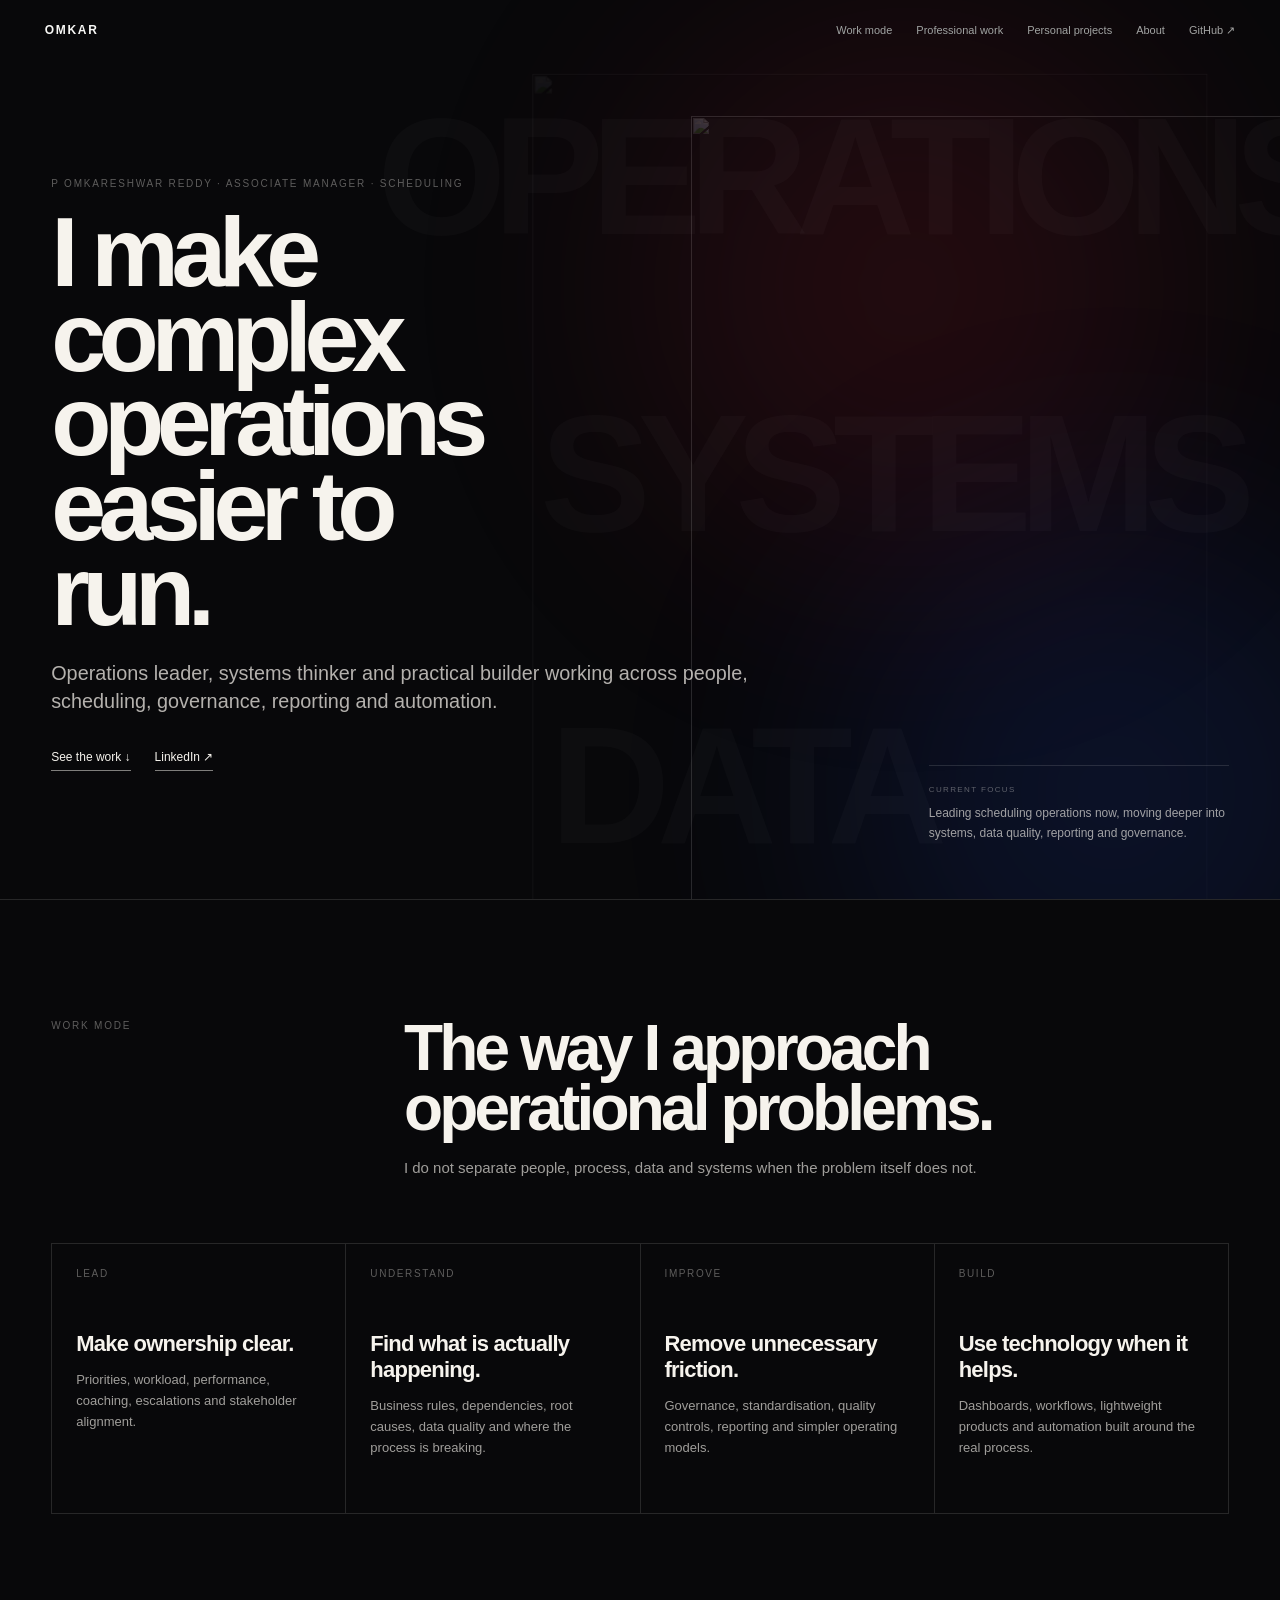
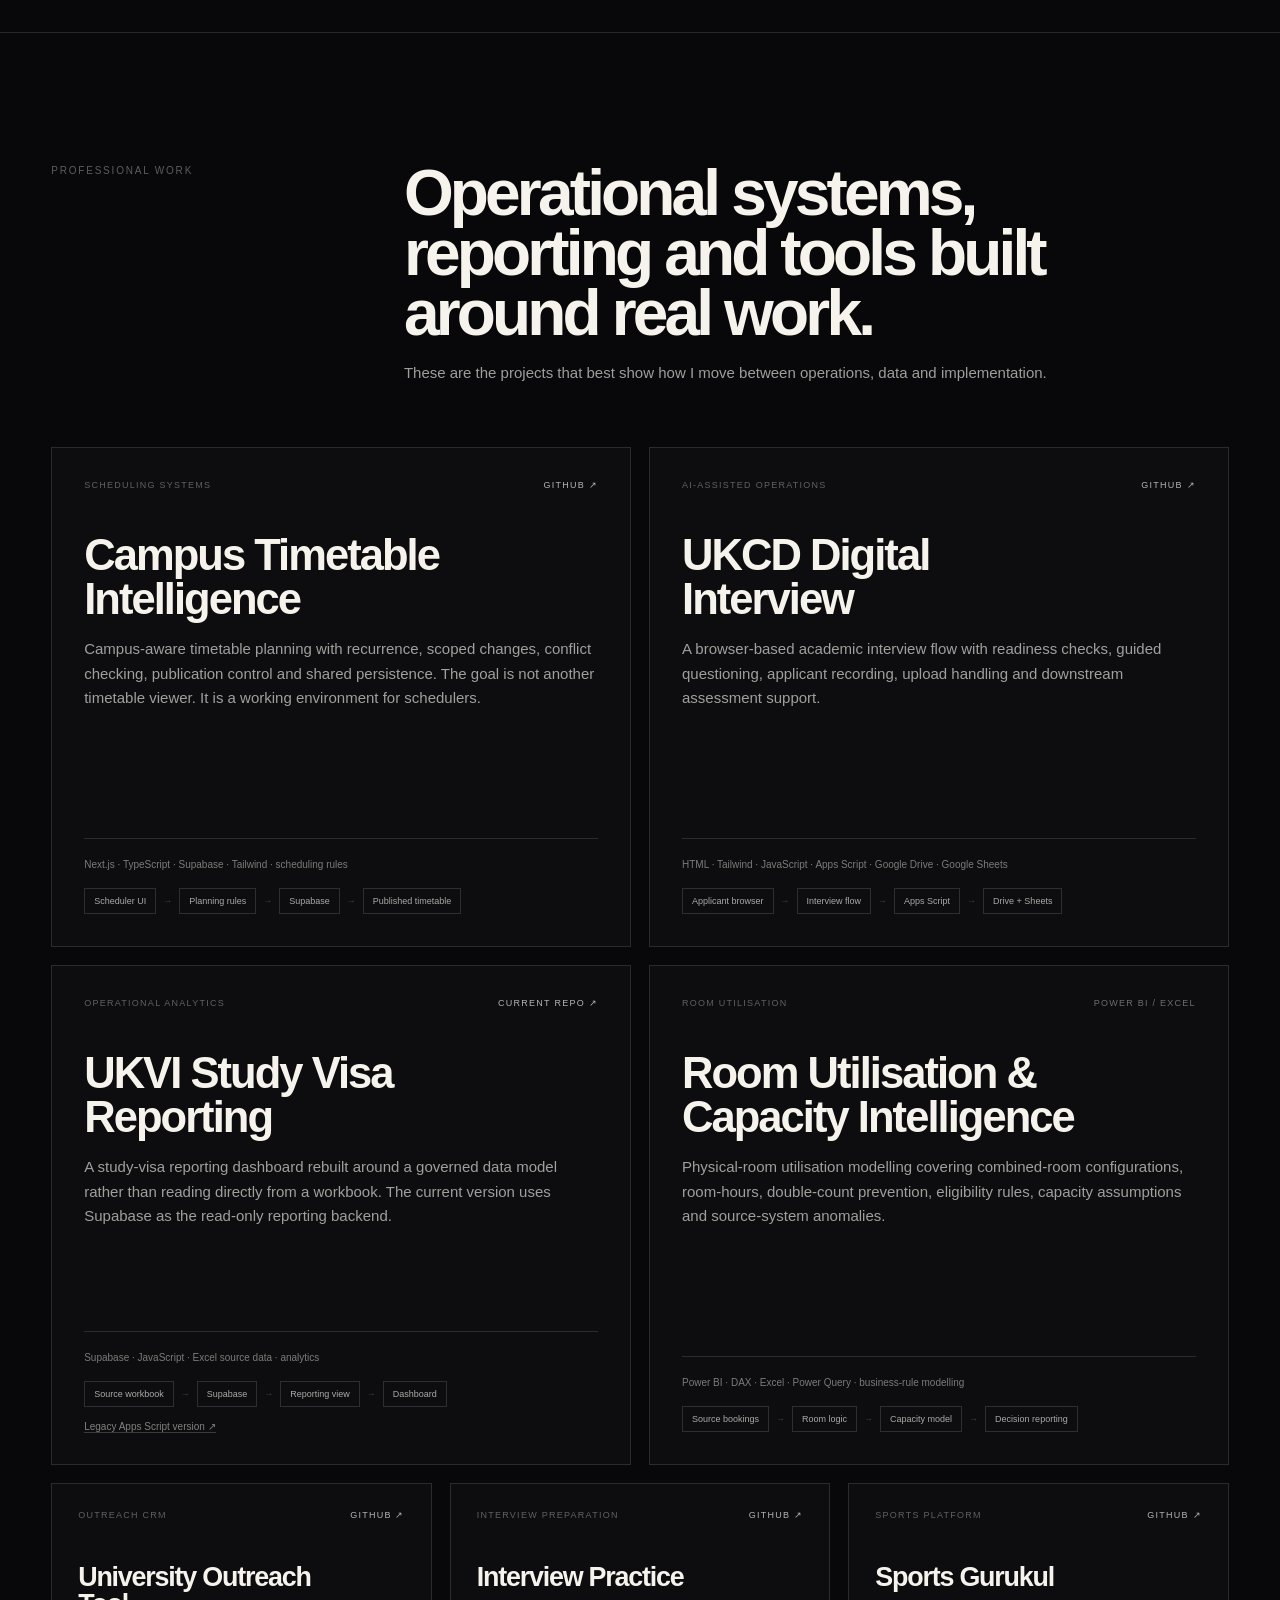
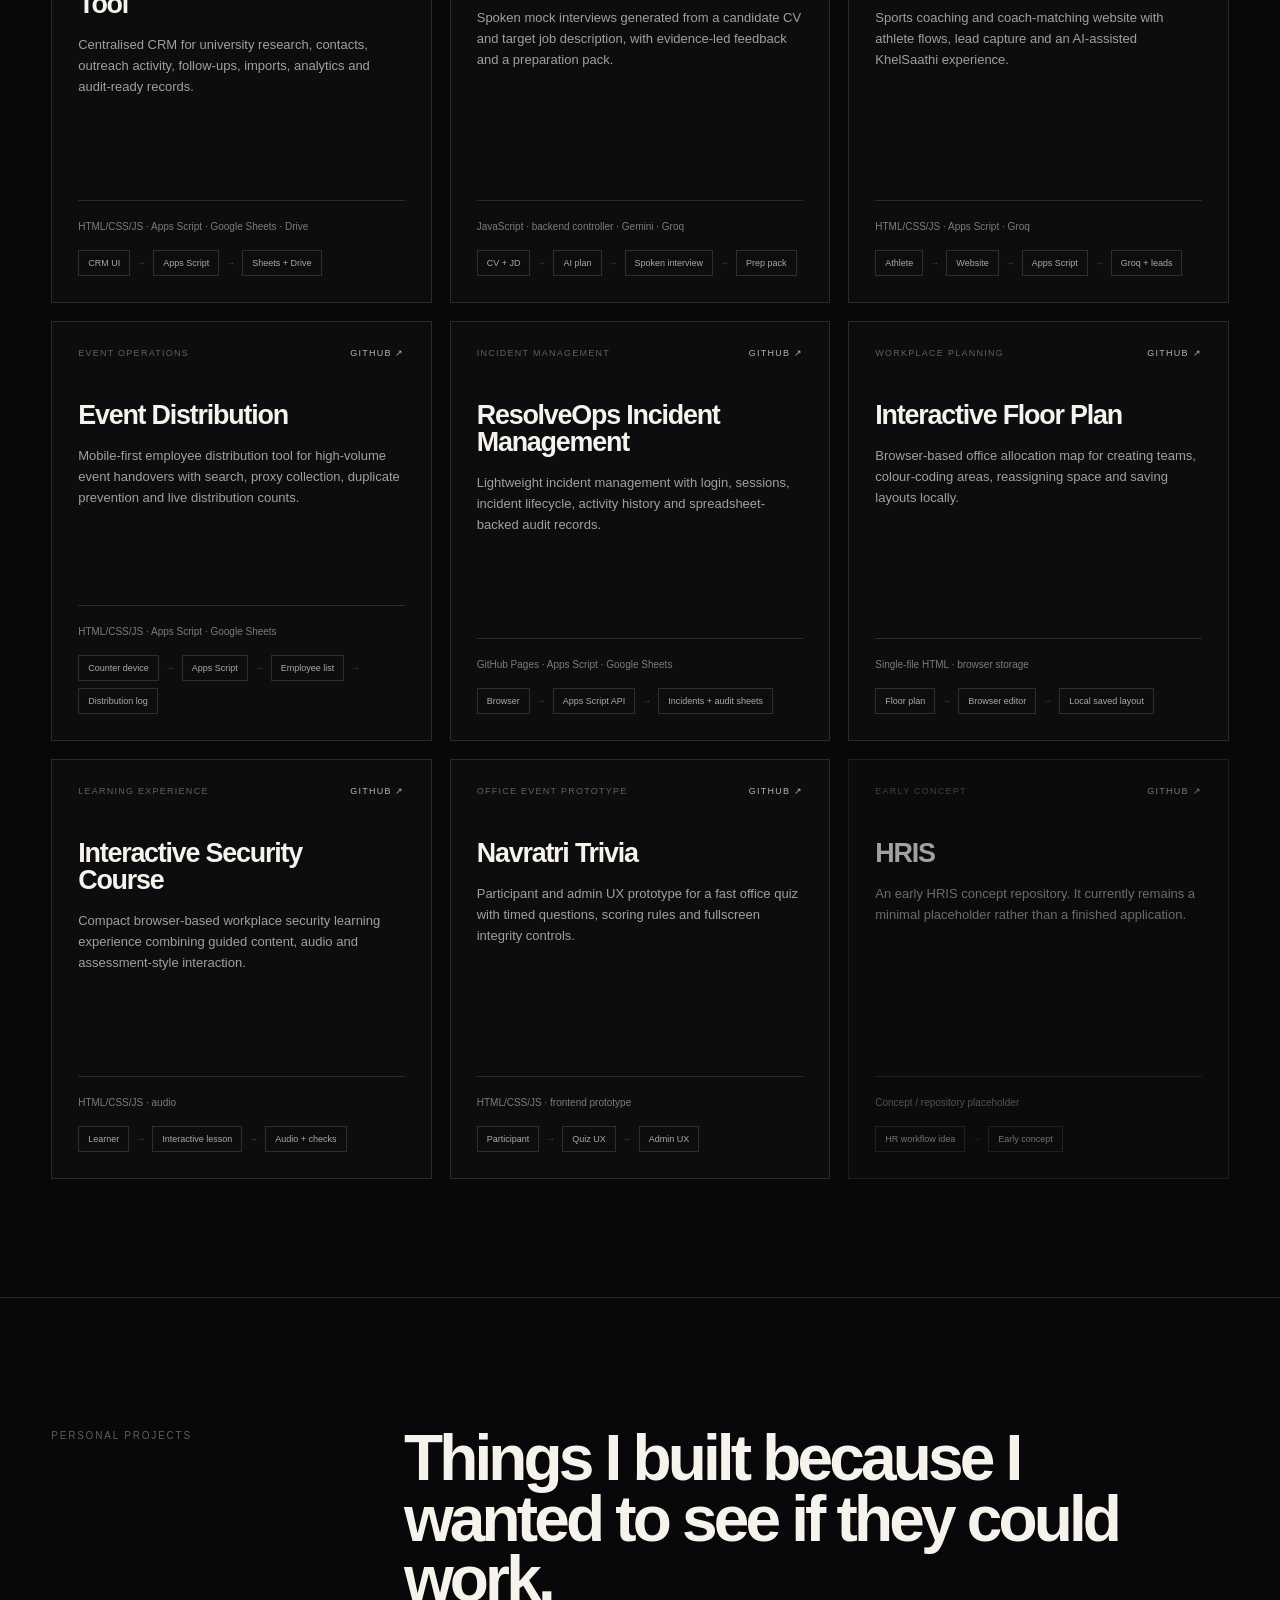
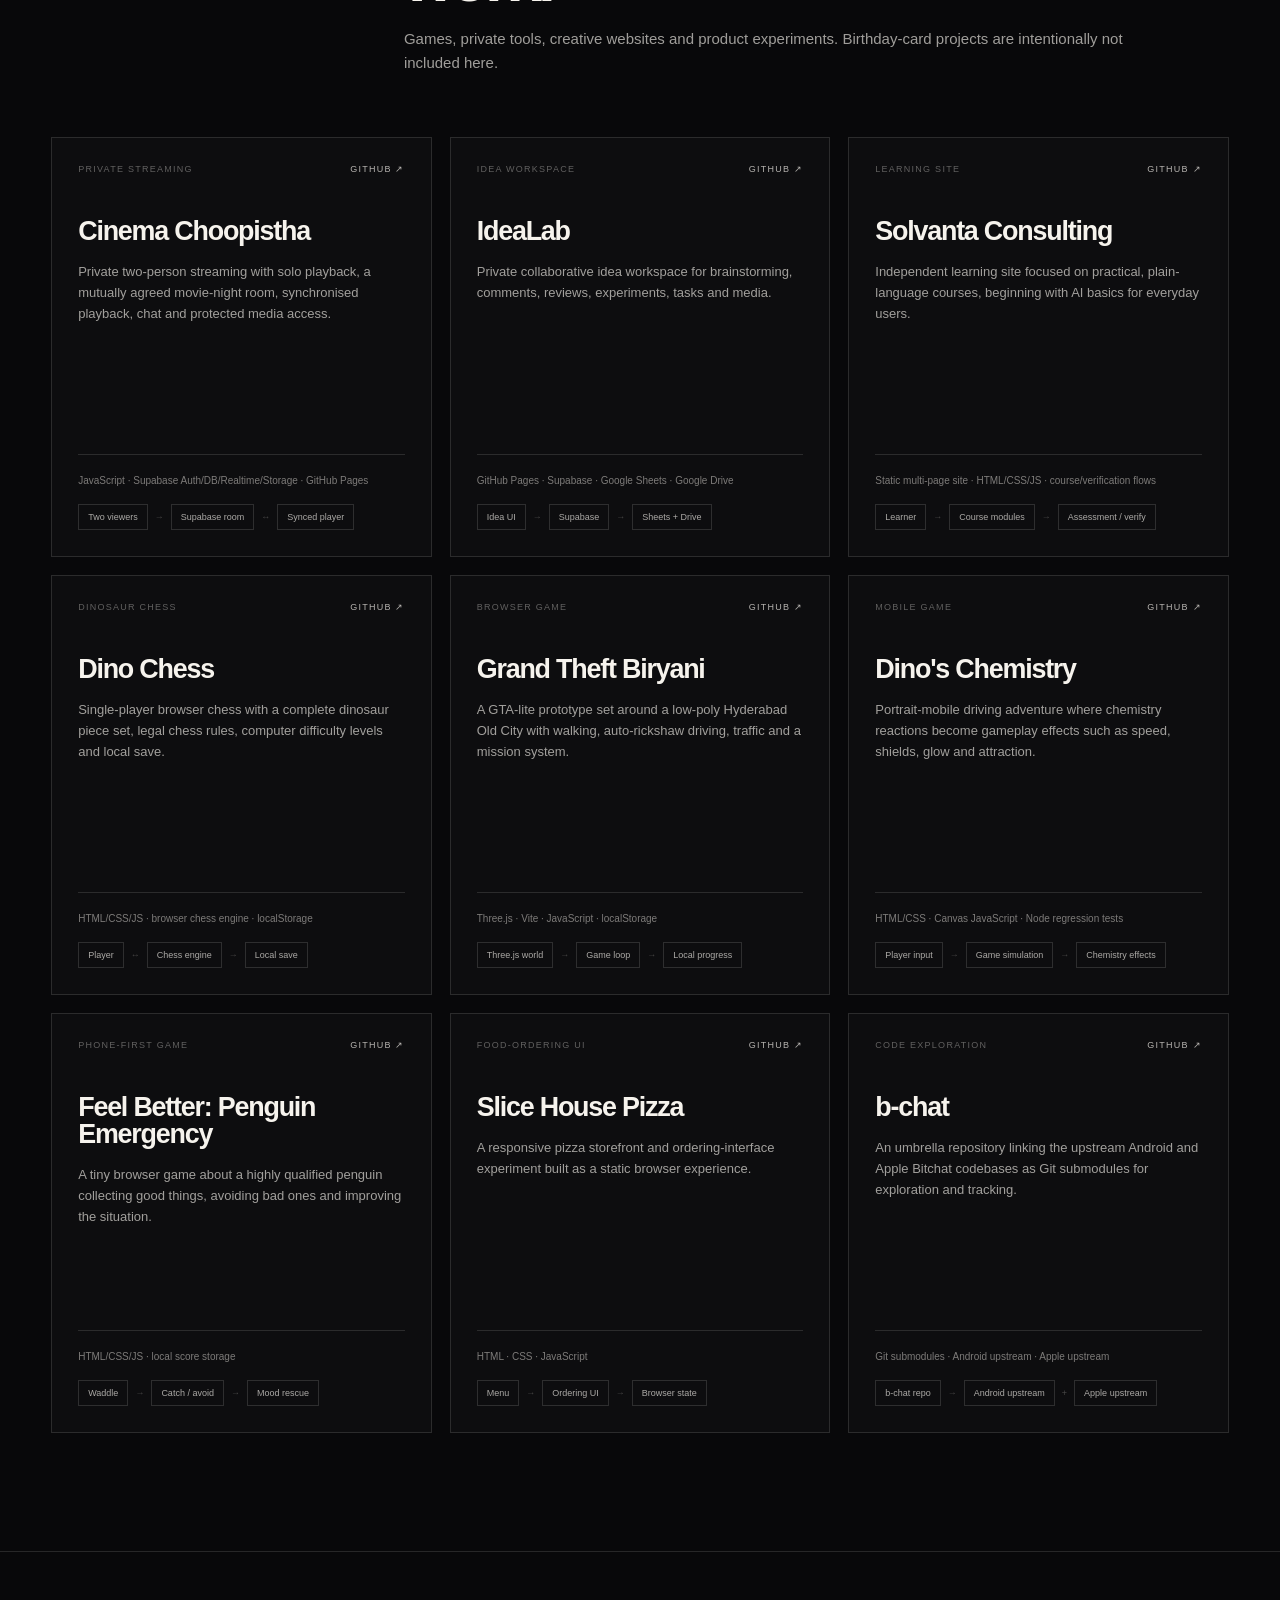
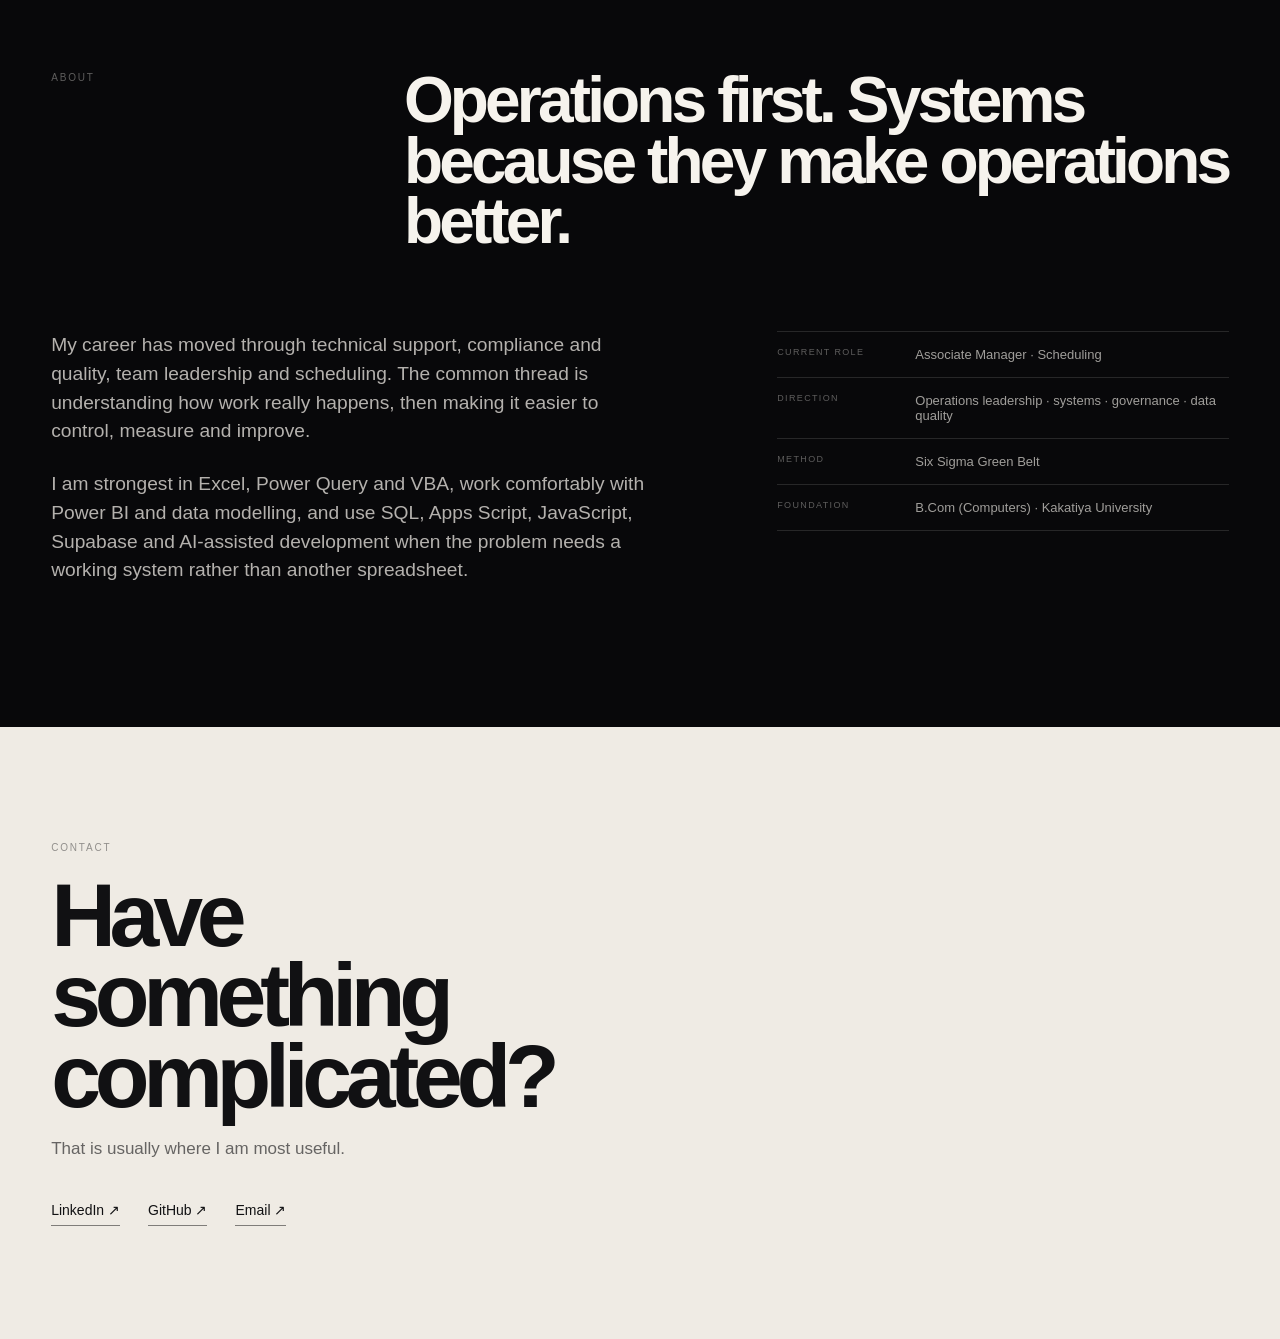
==== commit a41d145b: "Remove selected personal projects from portfolio" ====
--- a/index.html
+++ b/index.html
@@ -229,22 +229,6 @@
         </article>
 
         <article class="project-card">
-          <div class="project-topline"><span>Artist website</span><a href="https://github.com/goreadyconsulting/The2io" target="_blank" rel="noreferrer">GitHub ↗</a></div>
-          <h3>The2iO</h3>
-          <p>Artist website with releases, archive, unreleased audio, news and a lightweight CMS for Ilya Ochnev.</p>
-          <div class="tech">HTML/CSS/JS · Apps Script · Google Sheets</div>
-          <div class="diagram"><span>Visitor</span><i>→</i><span>Artist site</span><i>→</i><span>Apps Script</span><i>→</i><span>Sheet CMS</span></div>
-        </article>
-
-        <article class="project-card">
-          <div class="project-topline"><span>Cinematic portfolio</span><a href="https://github.com/goreadyconsulting/Rokpat" target="_blank" rel="noreferrer">GitHub ↗</a></div>
-          <h3>Rok Pat Portfolio</h3>
-          <p>Editorial portfolio concept for film, CGI, Unreal Engine and virtual-production work with cinema and index browsing modes.</p>
-          <div class="tech">HTML/CSS/JS · GitHub Pages · Behance/YouTube media</div>
-          <div class="diagram"><span>Portfolio UI</span><i>→</i><span>Project views</span><i>→</i><span>Public media</span></div>
-        </article>
-
-        <article class="project-card">
           <div class="project-topline"><span>Learning site</span><a href="https://github.com/goreadyconsulting/solvanta-consulting-site" target="_blank" rel="noreferrer">GitHub ↗</a></div>
           <h3>Solvanta Consulting</h3>
           <p>Independent learning site focused on practical, plain-language courses, beginning with AI basics for everyday users.</p>
@@ -282,14 +266,6 @@
           <p>A tiny browser game about a highly qualified penguin collecting good things, avoiding bad ones and improving the situation.</p>
           <div class="tech">HTML/CSS/JS · local score storage</div>
           <div class="diagram"><span>Waddle</span><i>→</i><span>Catch / avoid</span><i>→</i><span>Mood rescue</span></div>
-        </article>
-
-        <article class="project-card">
-          <div class="project-topline"><span>Public voting</span><a href="https://github.com/goreadyconsulting/ganesha-idol-voting-2026" target="_blank" rel="noreferrer">GitHub ↗</a></div>
-          <h3>Ganesha Idol Voting</h3>
-          <p>Public finalist voting with Drive-managed images, Supabase-backed vote state and optional results controls.</p>
-          <div class="tech">GitHub Pages · Apps Script · Google Drive · Supabase</div>
-          <div class="diagram"><span>Drive images</span><i>→</i><span>Voting UI</span><i>→</i><span>Supabase votes</span></div>
         </article>
 
         <article class="project-card">
--- a/styles-v2.css
+++ b/styles-v2.css
@@ -2,15 +2,15 @@
 html{scroll-behavior:smooth;background:#08080a}
 :root{
   --ink:#08080a;
-  --ink-soft:#101014;
-  --paper:#eeeae3;
-  --paper-ink:#111113;
-  --text:#f7f4ee;
-  --muted:rgba(247,244,238,.65);
-  --faint:rgba(247,244,238,.34);
-  --line:rgba(247,244,238,.13);
+  --ink-2:#111114;
+  --paper:#efebe4;
+  --text:#f6f3ed;
+  --muted:rgba(246,243,237,.64);
+  --faint:rgba(246,243,237,.36);
+  --line:rgba(246,243,237,.13);
   --red:#dc233c;
   --blue:#2457ff;
+  --max:1480px;
 }
 body{
   margin:0;
@@ -20,206 +20,327 @@
   background:var(--ink);
   font-family:"Helvetica Neue",Helvetica,Arial,sans-serif;
   -webkit-font-smoothing:antialiased;
-  text-rendering:optimizeLegibility;
 }
 a{color:inherit;text-decoration:none}
-img{display:block;max-width:100%}
-
-.page-progress{position:fixed;z-index:100;top:0;left:0;right:0;height:1px;background:rgba(255,255,255,.04)}
-.page-progress span{display:block;width:100%;height:100%;transform:scaleX(0);transform-origin:left center;background:linear-gradient(90deg,var(--red),var(--blue))}
-
+p{line-height:1.62}
 .site-header{
   position:fixed;
-  z-index:80;
-  top:0;
-  left:0;
-  width:100%;
-  display:flex;
+  z-index:100;
+  top:0;left:0;right:0;
+  display:flex;
+  justify-content:space-between;
   align-items:center;
-  justify-content:space-between;
-  padding:25px 3.5vw;
-  transition:transform .32s ease,opacity .32s ease;
-  pointer-events:none;
-}
-.site-header.is-hidden{transform:translateY(-100%);opacity:0}
-.site-header a{pointer-events:auto}
-.brand{font-size:12px;font-weight:700;letter-spacing:.13em}
-.desktop-nav{display:flex;gap:28px;align-items:center}
-.desktop-nav a{font-size:12px;color:rgba(247,244,238,.54);transition:color .2s ease}
-.desktop-nav a:hover,.desktop-nav a.is-active{color:var(--text)}
-
-.journey{position:relative;height:540vh;background:var(--ink)}
-.scroll-anchor{position:absolute;left:0;width:1px;height:1px;pointer-events:none}
-.work-anchor{top:31%}
-.about-anchor{top:76%}
-.journey-sticky{
-  position:sticky;
-  top:0;
-  height:100svh;
-  min-height:620px;
+  padding:23px 3.5vw;
+  mix-blend-mode:difference;
+  color:white;
+  transition:transform .28s ease;
+}
+.site-header.is-hidden{transform:translateY(-100%)}
+.brand{font-size:12px;font-weight:700;letter-spacing:.14em}
+.desktop-nav{display:flex;gap:24px;align-items:center}
+.desktop-nav a{font-size:11px;color:rgba(255,255,255,.65)}
+.desktop-nav a:hover{color:white}
+
+.hero{
+  position:relative;
+  min-height:100svh;
+  display:flex;
+  align-items:center;
+  padding:120px 4vw 72px;
   overflow:hidden;
   isolation:isolate;
-  background:
-    radial-gradient(circle at 18% 28%,rgba(220,35,60,.055),transparent 29rem),
-    radial-gradient(circle at 82% 68%,rgba(36,87,255,.05),transparent 33rem),
-    linear-gradient(180deg,#09090c,#070709);
-}
-
-.ambient-field{position:absolute;inset:0;z-index:1;overflow:hidden;pointer-events:none}
-.ambient-glow{position:absolute;width:38vw;height:38vw;min-width:400px;min-height:400px;border-radius:50%;filter:blur(130px);opacity:.14;will-change:transform}
-.ambient-red{left:-13vw;top:8vh;background:var(--red);transform:translate3d(var(--red-x,0),var(--red-y,0),0)}
-.ambient-blue{right:-13vw;bottom:-3vh;background:var(--blue);transform:translate3d(var(--blue-x,0),var(--blue-y,0),0)}
-.ambient-line{position:absolute;height:1px;background:rgba(255,255,255,.07);transform-origin:left center;will-change:transform}
-.line-one{width:54vw;left:-13vw;top:24%;transform:translate3d(var(--line-one-x,0),0,0) rotate(-9deg)}
-.line-two{width:60vw;right:-17vw;bottom:22%;transform:translate3d(var(--line-two-x,0),0,0) rotate(7deg)}
-.line-three{width:42vw;left:32vw;top:58%;opacity:.55;transform:translate3d(var(--line-three-x,0),0,0) rotate(-3deg)}
-.ambient-word{position:absolute;font-size:clamp(72px,12vw,215px);font-weight:700;letter-spacing:-.075em;line-height:.78;color:rgba(255,255,255,.024);white-space:nowrap;will-change:transform}
-.word-one{left:-6vw;top:11%;transform:translate3d(var(--word-one-x,0),var(--word-one-y,0),0)}
-.word-two{right:-17vw;top:42%;transform:translate3d(var(--word-two-x,0),var(--word-two-y,0),0)}
-.word-three{left:13vw;bottom:4%;transform:translate3d(var(--word-three-x,0),var(--word-three-y,0),0)}
-.word-four{right:7vw;top:8%;font-size:clamp(50px,8vw,145px);transform:translate3d(var(--word-four-x,0),var(--word-four-y,0),0)}
-
-.portrait-stack{
+  border-bottom:1px solid var(--line);
+}
+.hero-content{position:relative;z-index:10;width:min(760px,58vw)}
+.eyebrow,.kicker{
+  margin:0 0 18px;
+  font-size:10px;
+  letter-spacing:.18em;
+  text-transform:uppercase;
+  color:var(--faint);
+}
+h1,h2,h3{margin-top:0}
+h1{
+  margin-bottom:25px;
+  max-width:9ch;
+  font-size:clamp(64px,7.7vw,132px);
+  line-height:.86;
+  letter-spacing:-.075em;
+  font-weight:700;
+}
+.hero-lede{
+  max-width:720px;
+  margin:0;
+  font-size:clamp(18px,1.55vw,24px);
+  line-height:1.45;
+  color:rgba(246,243,237,.72);
+}
+.hero-links{display:flex;gap:24px;margin-top:34px}
+.hero-links a{padding-bottom:6px;border-bottom:1px solid rgba(246,243,237,.5);font-size:12px}
+.hero-note{
   position:absolute;
   z-index:10;
-  left:50%;
-  top:50%;
-  width:min(33vw,500px);
-  height:82svh;
-  max-height:760px;
-  transform:translate3d(-50%,-48%,0) scale(var(--portrait-scale,1)) rotateY(var(--portrait-ry,0deg));
-  transform-style:preserve-3d;
-  perspective:1200px;
-  pointer-events:none;
+  right:4vw;
+  bottom:56px;
+  width:min(300px,24vw);
+  border-top:1px solid var(--line);
+  padding-top:12px;
+}
+.hero-note span{font-size:8px;letter-spacing:.17em;text-transform:uppercase;color:var(--faint)}
+.hero-note p{margin:8px 0 0;font-size:12px;color:var(--muted)}
+.hero-art{position:absolute;inset:0;z-index:1;pointer-events:none;overflow:hidden}
+.hero-portrait{
+  position:absolute;
+  right:-2vw;
+  bottom:-7vh;
+  width:min(48vw,760px);
+  height:94vh;
+  object-fit:contain;
+  object-position:center bottom;
+  opacity:.18;
+  filter:grayscale(.1) contrast(1.06) drop-shadow(0 30px 50px rgba(0,0,0,.45));
   will-change:transform;
 }
-.portrait{position:absolute;left:50%;bottom:0;width:100%;height:100%;object-fit:contain;object-position:center bottom;filter:drop-shadow(0 28px 44px rgba(0,0,0,.45));will-change:opacity,transform,filter}
-.portrait-front{opacity:var(--front-opacity,1);transform:translateX(-50%) translateY(var(--front-y,0)) scale(var(--front-scale,1))}
-.portrait-back{opacity:var(--back-opacity,0);transform:translateX(-50%) translateY(var(--back-y,0)) scale(var(--back-scale,.98))}
-.portrait-light{position:absolute;z-index:-1;width:300px;height:430px;border-radius:50%;filter:blur(105px);opacity:.15;will-change:transform}
-.portrait-light-red{left:-9%;top:18%;background:var(--red);transform:translate3d(var(--portrait-red-x,0),var(--portrait-red-y,0),0)}
-.portrait-light-blue{right:-11%;top:13%;background:var(--blue);transform:translate3d(var(--portrait-blue-x,0),var(--portrait-blue-y,0),0)}
-.portrait-caption{position:absolute;z-index:12;left:50%;bottom:8px;transform:translateX(-50%);font-size:8px;letter-spacing:.17em;color:rgba(247,244,238,.33);white-space:nowrap;text-shadow:0 2px 12px rgba(0,0,0,.7)}
-
-.scene{position:absolute;inset:0;z-index:20;opacity:0;pointer-events:none;will-change:opacity,transform}
-.scene.is-active{pointer-events:auto}
-.scene-copy{position:absolute;top:50%;width:min(31vw,500px);transform:translateY(-50%)}
-.scene-left{left:4vw}
-.scene-right{right:4vw}
-.eyebrow-row{display:flex;flex-wrap:wrap;gap:8px 18px;margin-bottom:20px;font-size:10px;letter-spacing:.16em;text-transform:uppercase;color:var(--faint)}
-.eyebrow-row span:first-child{color:var(--text)}
-.section-kicker{margin:0 0 16px;font-size:10px;letter-spacing:.18em;text-transform:uppercase;color:var(--faint)}
-h1,h2,h3,p{margin-top:0}
-h1,h2{margin-bottom:20px;font-weight:700;letter-spacing:-.06em;line-height:.92;text-wrap:balance}
-h1{max-width:9.5ch;font-size:clamp(54px,5.6vw,102px)}
-h2{max-width:11.5ch;font-size:clamp(40px,4.1vw,74px)}
-p{color:var(--muted);line-height:1.62}
-.hero-lede,.section-intro{max-width:590px;font-size:clamp(15px,1.14vw,18px)}
-.signal-row{display:flex;flex-wrap:wrap;gap:0 18px;margin-top:24px}
-.signal-row span{padding:8px 0;border-bottom:1px solid var(--line);font-size:11px;color:var(--muted)}
-
-.ability-list{margin-top:25px;border-top:1px solid var(--line)}
-.ability-row{display:grid;grid-template-columns:112px 1fr;gap:18px;align-items:baseline;padding:14px 0;border-bottom:1px solid var(--line)}
-.ability-row h3{margin:0;font-size:14px;font-weight:600}
-.ability-row p{margin:0;font-size:12px}
-
-.scene-flow{z-index:8}
-.flow-heading{position:absolute;z-index:18;top:15vh;left:4vw;width:min(30vw,480px)}
-.flow-heading h2{font-size:clamp(39px,3.9vw,68px)}
-.text-flow{position:absolute;inset:0;overflow:visible;perspective:1100px;transform-style:preserve-3d;pointer-events:none}
-.flow-lane{position:absolute;left:-24vw;width:max-content;white-space:nowrap;transform-style:preserve-3d;will-change:transform,opacity,filter}
-.flow-track{font-weight:700;letter-spacing:-.065em;line-height:.82;color:rgba(247,244,238,.86);white-space:nowrap}
-.flow-track span{color:rgba(247,244,238,.2);font-weight:500}
-.flow-far{z-index:2;top:23%;opacity:.26;filter:blur(1.1px);transform:translate3d(var(--flow-far-x,-75vw),0,-280px) rotateY(-13deg) rotateX(2deg)}
-.flow-far .flow-track{font-size:clamp(42px,5.2vw,86px)}
-.flow-mid{z-index:7;top:47%;opacity:.55;transform:translate3d(var(--flow-mid-x,-95vw),0,-90px) rotateY(-8deg) rotateX(-1deg)}
-.flow-mid .flow-track{font-size:clamp(60px,7vw,116px)}
-.flow-near{z-index:13;top:70%;opacity:.86;filter:drop-shadow(0 16px 30px rgba(0,0,0,.28));transform:translate3d(var(--flow-near-x,-120vw),0,110px) rotateY(-4deg)}
-.flow-near .flow-track{font-size:clamp(74px,8.5vw,145px)}
-
-.scene-work-intro .scene-copy{top:48%}
-.project-copy h2{font-size:clamp(38px,3.8vw,68px)}
-.tech-line{margin-top:24px;padding-top:12px;border-top:1px solid var(--line);font-size:10px;letter-spacing:.04em;color:var(--faint)}
-.project-proof{position:absolute;top:50%;width:min(26vw,410px);transform:translateY(-50%);border-top:1px solid var(--line)}
-.proof-right{right:4vw}.proof-left{left:4vw}
-.project-proof>div{padding:16px 0;border-bottom:1px solid var(--line)}
-.project-proof small,.project-proof strong,.project-proof span{display:block}
-.project-proof small{margin-bottom:7px;font-size:8px;letter-spacing:.16em;text-transform:uppercase;color:var(--faint)}
-.project-proof strong{margin-bottom:7px;font-size:14px;font-weight:600}
-.project-proof span{font-size:11px;line-height:1.5;color:var(--muted)}
-
-.scene-transition{z-index:6;display:grid;place-items:center;text-align:center}
-.transition-copy{position:absolute;z-index:2;left:-8vw;right:-8vw;top:50%;transform:translateY(-50%) translateX(var(--quote-x,0));font-size:clamp(66px,10vw,175px);font-weight:700;letter-spacing:-.075em;line-height:.78;color:rgba(247,244,238,.072);white-space:nowrap;will-change:transform,opacity}
-.transition-note{position:absolute;z-index:18;left:50%;bottom:11vh;transform:translateX(-50%);margin:0;font-size:12px;color:rgba(247,244,238,.48);white-space:nowrap}
-
-.career-words{position:absolute;z-index:5;inset:14% 0 10%;display:flex;flex-direction:column;justify-content:space-between;pointer-events:none}
-.career-words span{font-size:clamp(42px,7.5vw,128px);font-weight:700;letter-spacing:-.06em;line-height:.8;color:rgba(247,244,238,.045);white-space:nowrap;transform:translateX(var(--career-x,0));will-change:transform}
-.career-words span:nth-child(even){align-self:flex-end;transform:translateX(var(--career-x-reverse,0))}
-.career-copy{z-index:20}
-
-.foundation-list{margin-top:23px;border-top:1px solid var(--line)}
-.foundation-list>div{display:grid;grid-template-columns:86px 178px 1fr;gap:14px;align-items:baseline;padding:12px 0;border-bottom:1px solid var(--line)}
-.foundation-list small{font-size:8px;letter-spacing:.15em;text-transform:uppercase;color:var(--faint)}
-.foundation-list strong{font-size:13px;font-weight:600}
-.foundation-list span{font-size:11px;line-height:1.45;color:var(--muted)}
-.experiments-line{margin-top:22px;padding-top:14px;border-top:1px solid var(--line)}
-.experiments-line span{display:block;margin-bottom:7px;font-size:8px;letter-spacing:.16em;text-transform:uppercase;color:var(--faint)}
-.experiments-line p{margin:0;font-size:11px;color:rgba(247,244,238,.48)}
-
-.journey-footer{position:absolute;z-index:30;left:4vw;right:4vw;bottom:18px;display:grid;grid-template-columns:auto 1fr auto;gap:18px;align-items:center;font-size:8px;letter-spacing:.16em;text-transform:uppercase;color:rgba(247,244,238,.27)}
-.journey-rail{height:1px;background:rgba(255,255,255,.09);overflow:hidden}
-.journey-rail i{display:block;width:100%;height:100%;transform:scaleX(0);transform-origin:left center;background:rgba(247,244,238,.6)}
-
-.contact-section{position:relative;overflow:hidden;background:var(--paper);color:var(--paper-ink);padding:13vh 4vw 11vh}
-.contact-inner{display:grid;grid-template-columns:minmax(0,1.4fr) minmax(260px,.6fr);gap:8vw;align-items:end;max-width:1500px;margin:0 auto}
-.contact-section .section-kicker{color:rgba(17,17,19,.4)}
-.contact-section h2{max-width:8ch;font-size:clamp(54px,6.6vw,112px);color:var(--paper-ink)}
-.contact-lede{max-width:520px;font-size:16px;color:rgba(17,17,19,.62)}
-.contact-links{display:flex;flex-direction:column;align-items:flex-start;gap:18px}
-.contact-links a{padding-bottom:7px;border-bottom:1px solid rgba(17,17,19,.55);font-size:16px;font-weight:600;color:var(--paper-ink)}
-
-@media(max-width:1180px){
-  .portrait-stack{width:min(36vw,475px)}
-  .scene-copy{width:min(32vw,430px)}
-  h1{font-size:clamp(48px,5vw,78px)}
-  h2{font-size:clamp(37px,3.9vw,62px)}
-  .project-proof{width:min(27vw,360px)}
-  .foundation-list>div{grid-template-columns:72px 145px 1fr}
-}
-
-@media(max-width:900px){
-  .site-header{padding:20px 5vw}.desktop-nav{gap:18px}
-  .journey{height:auto}
-  .scroll-anchor{display:none}
-  .journey-sticky{position:relative;height:auto;min-height:0;overflow:hidden;padding:86px 0 0;background:linear-gradient(180deg,#09090c,#070709)}
-  .ambient-field{opacity:.55}.ambient-word,.ambient-line{display:none}
-  .portrait-stack{position:relative;left:auto;top:auto;width:min(74vw,470px);height:64vh;min-height:480px;max-height:620px;margin:0 auto 20px;transform:none}
-  .portrait-front{opacity:1!important;transform:translateX(-50%)!important}.portrait-back{display:none}
-  .portrait-caption{bottom:4px}
-  .scene{position:relative;inset:auto;opacity:1!important;transform:none!important;pointer-events:auto;padding:46px 6vw;min-height:auto}
-  .scene-copy,.project-proof{position:relative;top:auto;left:auto;right:auto;width:100%;max-width:720px;transform:none;margin:0 auto}
-  .scene-flow{overflow:hidden;padding:70px 0 80px;min-height:540px}.flow-heading{position:relative;top:auto;left:auto;width:auto;padding:0 6vw;max-width:720px}.text-flow{top:120px;height:400px}.flow-far{top:15%;transform:translate3d(-40vw,0,-220px) rotateY(-10deg)}.flow-mid{top:43%;transform:translate3d(-60vw,0,-70px) rotateY(-6deg)}.flow-near{top:70%;transform:translate3d(-80vw,0,80px) rotateY(-3deg)}
-  .project-proof{margin-top:28px}.scene-utilisation .project-proof{order:2}.project-copy{margin-bottom:0}
-  .scene-project{display:flex;flex-direction:column}.scene-utilisation .scene-copy{order:1}.scene-utilisation .project-proof{order:2}
-  .scene-transition{min-height:380px;padding:80px 5vw}.transition-copy{position:relative;left:auto;right:auto;top:auto;transform:none!important;font-size:clamp(52px,13vw,104px);white-space:normal}.transition-note{position:relative;left:auto;bottom:auto;transform:none;margin-top:28px;white-space:normal}
-  .scene-career{padding-top:70px}.scene-career:before{content:"";display:block;width:min(68vw,400px);height:56vh;min-height:400px;margin:0 auto 42px;background:url('assets/omkar-portrait-back.svg') center bottom/contain no-repeat;filter:drop-shadow(0 24px 34px rgba(0,0,0,.42))}.career-words{display:none}
-  .foundation-list>div{grid-template-columns:1fr;gap:5px;padding:15px 0}.journey-footer{display:none}
-  .contact-inner{grid-template-columns:1fr;gap:54px}.contact-section{padding:90px 6vw 70px}
-}
-
-@media(max-width:560px){
-  .site-header{padding:18px 5vw}.brand,.desktop-nav a{font-size:11px}.desktop-nav{gap:14px}
-  .portrait-stack{width:min(88vw,430px);height:58vh;min-height:430px}
-  h1{font-size:clamp(46px,13vw,70px)}h2{font-size:clamp(37px,11vw,58px)}
-  .signal-row{display:grid;gap:0}.signal-row span{margin:0}
-  .ability-row{grid-template-columns:1fr;gap:5px;padding:14px 0}
-  .flow-far .flow-track{font-size:44px}.flow-mid .flow-track{font-size:60px}.flow-near .flow-track{font-size:72px}
-  .contact-section h2{font-size:clamp(48px,14vw,74px)}
+.hero-back{right:8vw;opacity:.055;transform:translate3d(var(--back-x,0),var(--back-y,0),0) scale(1.1)}
+.hero-front{transform:translate3d(var(--front-x,0),var(--front-y,0),0)}
+.hero-glow{position:absolute;width:42vw;height:42vw;border-radius:50%;filter:blur(135px);opacity:.13}
+.hero-glow-red{right:8vw;top:2vh;background:var(--red);transform:translate3d(var(--red-x,0),0,0)}
+.hero-glow-blue{right:-8vw;bottom:-18vh;background:var(--blue);transform:translate3d(var(--blue-x,0),0,0)}
+.hero-word{
+  position:absolute;
+  font-weight:700;
+  font-size:clamp(80px,13vw,230px);
+  letter-spacing:-.08em;
+  color:rgba(255,255,255,.025);
+  white-space:nowrap;
+  will-change:transform;
+}
+.hero-word-a{top:9vh;right:-4vw;transform:translateX(var(--word-a,0))}
+.hero-word-b{top:42vh;right:3vw;transform:translateX(var(--word-b,0))}
+.hero-word-c{bottom:2vh;right:27vw;transform:translateX(var(--word-c,0))}
+
+.section{
+  max-width:var(--max);
+  margin:0 auto;
+  padding:118px 4vw;
+}
+.section-heading{
+  display:grid;
+  grid-template-columns:minmax(150px,.35fr) minmax(0,1fr);
+  column-gap:5vw;
+  align-items:start;
+  margin-bottom:62px;
+}
+.section-heading .kicker{grid-column:1}
+.section-heading h2{
+  grid-column:2;
+  margin:0 0 18px;
+  max-width:920px;
+  font-size:clamp(44px,5vw,82px);
+  line-height:.94;
+  letter-spacing:-.06em;
+  font-weight:700;
+}
+.section-heading>p:last-child{
+  grid-column:2;
+  max-width:720px;
+  margin:0;
+  color:var(--muted);
+  font-size:15px;
+}
+
+.work-mode{border-bottom:1px solid var(--line)}
+.mode-grid{
+  display:grid;
+  grid-template-columns:repeat(4,1fr);
+  border-top:1px solid var(--line);
+  border-left:1px solid var(--line);
+}
+.mode-grid article{
+  min-height:270px;
+  padding:24px;
+  border-right:1px solid var(--line);
+  border-bottom:1px solid var(--line);
+}
+.mode-grid article>span{
+  display:block;
+  margin-bottom:52px;
+  font-size:10px;
+  letter-spacing:.16em;
+  text-transform:uppercase;
+  color:var(--faint);
+}
+.mode-grid h3{
+  margin-bottom:12px;
+  font-size:22px;
+  letter-spacing:-.035em;
+}
+.mode-grid p{margin:0;font-size:13px;color:var(--muted)}
+
+.projects-section{padding-top:130px}
+.personal-section{border-top:1px solid var(--line)}
+.featured-projects{
+  display:grid;
+  grid-template-columns:1fr 1fr;
+  gap:18px;
+  margin-bottom:18px;
+}
+.project-grid{
+  display:grid;
+  grid-template-columns:repeat(3,1fr);
+  gap:18px;
+}
+.project-card{
+  display:flex;
+  flex-direction:column;
+  min-height:420px;
+  padding:26px;
+  border:1px solid var(--line);
+  background:rgba(255,255,255,.018);
+  transition:background .2s ease,border-color .2s ease,transform .2s ease;
+}
+.project-card:hover{
+  background:rgba(255,255,255,.035);
+  border-color:rgba(255,255,255,.23);
+  transform:translateY(-2px);
+}
+.project-card.featured{min-height:500px;padding:32px}
+.project-topline{
+  display:flex;
+  justify-content:space-between;
+  gap:18px;
+  margin-bottom:44px;
+  font-size:9px;
+  letter-spacing:.14em;
+  text-transform:uppercase;
+  color:var(--faint);
+}
+.project-topline a{color:rgba(246,243,237,.72);white-space:nowrap}
+.project-card h3{
+  margin-bottom:16px;
+  max-width:17ch;
+  font-size:clamp(25px,2.1vw,35px);
+  line-height:1;
+  letter-spacing:-.045em;
+}
+.project-card.featured h3{font-size:clamp(34px,3.4vw,56px)}
+.project-card>p{margin:0 0 20px;max-width:680px;font-size:13px;color:var(--muted)}
+.project-card.featured>p{font-size:15px}
+.tech{
+  margin-top:auto;
+  padding-top:18px;
+  border-top:1px solid var(--line);
+  font-size:10px;
+  line-height:1.5;
+  color:rgba(246,243,237,.48);
+}
+.diagram{
+  display:flex;
+  flex-wrap:wrap;
+  align-items:center;
+  gap:7px;
+  margin-top:16px;
+  font-size:9px;
+}
+.diagram span{
+  padding:7px 9px;
+  border:1px solid rgba(246,243,237,.14);
+  color:rgba(246,243,237,.68);
+}
+.diagram i{font-style:normal;color:rgba(246,243,237,.25)}
+.secondary-links{margin-top:14px;font-size:10px;color:rgba(246,243,237,.5)}
+.secondary-links a{border-bottom:1px solid rgba(246,243,237,.2)}
+.muted-project{opacity:.65}
+.no-repo .project-topline span:last-child{color:rgba(246,243,237,.42)}
+
+.about-section{border-top:1px solid var(--line)}
+.about-grid{
+  display:grid;
+  grid-template-columns:1.15fr .85fr;
+  gap:9vw;
+}
+.about-copy p{
+  margin:0 0 24px;
+  max-width:760px;
+  font-size:clamp(18px,1.5vw,23px);
+  line-height:1.5;
+  color:rgba(246,243,237,.72);
+}
+.about-grid dl{margin:0;border-top:1px solid var(--line)}
+.about-grid dl div{
+  display:grid;
+  grid-template-columns:120px 1fr;
+  gap:18px;
+  padding:15px 0;
+  border-bottom:1px solid var(--line);
+}
+.about-grid dt{
+  font-size:9px;
+  letter-spacing:.15em;
+  text-transform:uppercase;
+  color:var(--faint);
+}
+.about-grid dd{margin:0;font-size:13px;color:var(--muted)}
+
+.contact-section{
+  min-height:68vh;
+  display:flex;
+  flex-direction:column;
+  justify-content:center;
+  padding:110px 4vw;
+  background:var(--paper);
+  color:#111113;
+}
+.contact-section .kicker{color:rgba(17,17,19,.42)}
+.contact-section h2{
+  margin:0 0 18px;
+  max-width:9ch;
+  font-size:clamp(58px,7vw,118px);
+  line-height:.9;
+  letter-spacing:-.07em;
+}
+.contact-section>p:not(.kicker){margin:0;color:rgba(17,17,19,.62);font-size:17px}
+.contact-links{display:flex;gap:28px;margin-top:40px}
+.contact-links a{
+  padding-bottom:7px;
+  border-bottom:1px solid rgba(17,17,19,.5);
+  font-size:14px;
+}
+
+@media(max-width:1100px){
+  .desktop-nav{gap:16px}
+  .desktop-nav a{font-size:10px}
+  .hero-content{width:min(680px,62vw)}
+  .hero-portrait{width:min(50vw,650px)}
+  .project-grid{grid-template-columns:1fr 1fr}
+  .mode-grid{grid-template-columns:1fr 1fr}
+}
+
+@media(max-width:760px){
+  .site-header{padding:19px 5vw}
+  .desktop-nav a:nth-child(2),.desktop-nav a:nth-child(4){display:none}
+  .hero{min-height:92svh;padding:110px 6vw 70px}
+  .hero-content{width:100%}
+  .hero-portrait{right:-25vw;width:95vw;height:75vh;opacity:.1}
+  .hero-back{display:none}
+  .hero-note{position:relative;right:auto;bottom:auto;width:100%;margin-top:54px}
+  .hero-links{gap:18px}
+  .hero-word{font-size:25vw}
+  .section{padding:86px 6vw}
+  .section-heading{display:block;margin-bottom:44px}
+  .section-heading h2{font-size:clamp(42px,12vw,65px)}
+  .featured-projects,.project-grid,.about-grid{grid-template-columns:1fr}
+  .project-card,.project-card.featured{min-height:0;padding:24px}
+  .project-topline{margin-bottom:34px}
+  .project-card.featured h3{font-size:38px}
+  .mode-grid{grid-template-columns:1fr}
+  .mode-grid article{min-height:0}
+  .mode-grid article>span{margin-bottom:28px}
+  .about-grid{gap:50px}
+  .contact-links{flex-wrap:wrap}
 }
 
 @media(prefers-reduced-motion:reduce){
   html{scroll-behavior:auto}
-  .page-progress{display:none}
-  .site-header{transition:none!important}
-  .portrait-stack,.portrait,.ambient-glow,.ambient-line,.ambient-word,.flow-lane,.transition-copy,.career-words span{transform:none!important;transition:none!important}
-}
+  .site-header,.hero-portrait,.hero-glow,.hero-word,.project-card{transition:none!important;transform:none!important}
+}
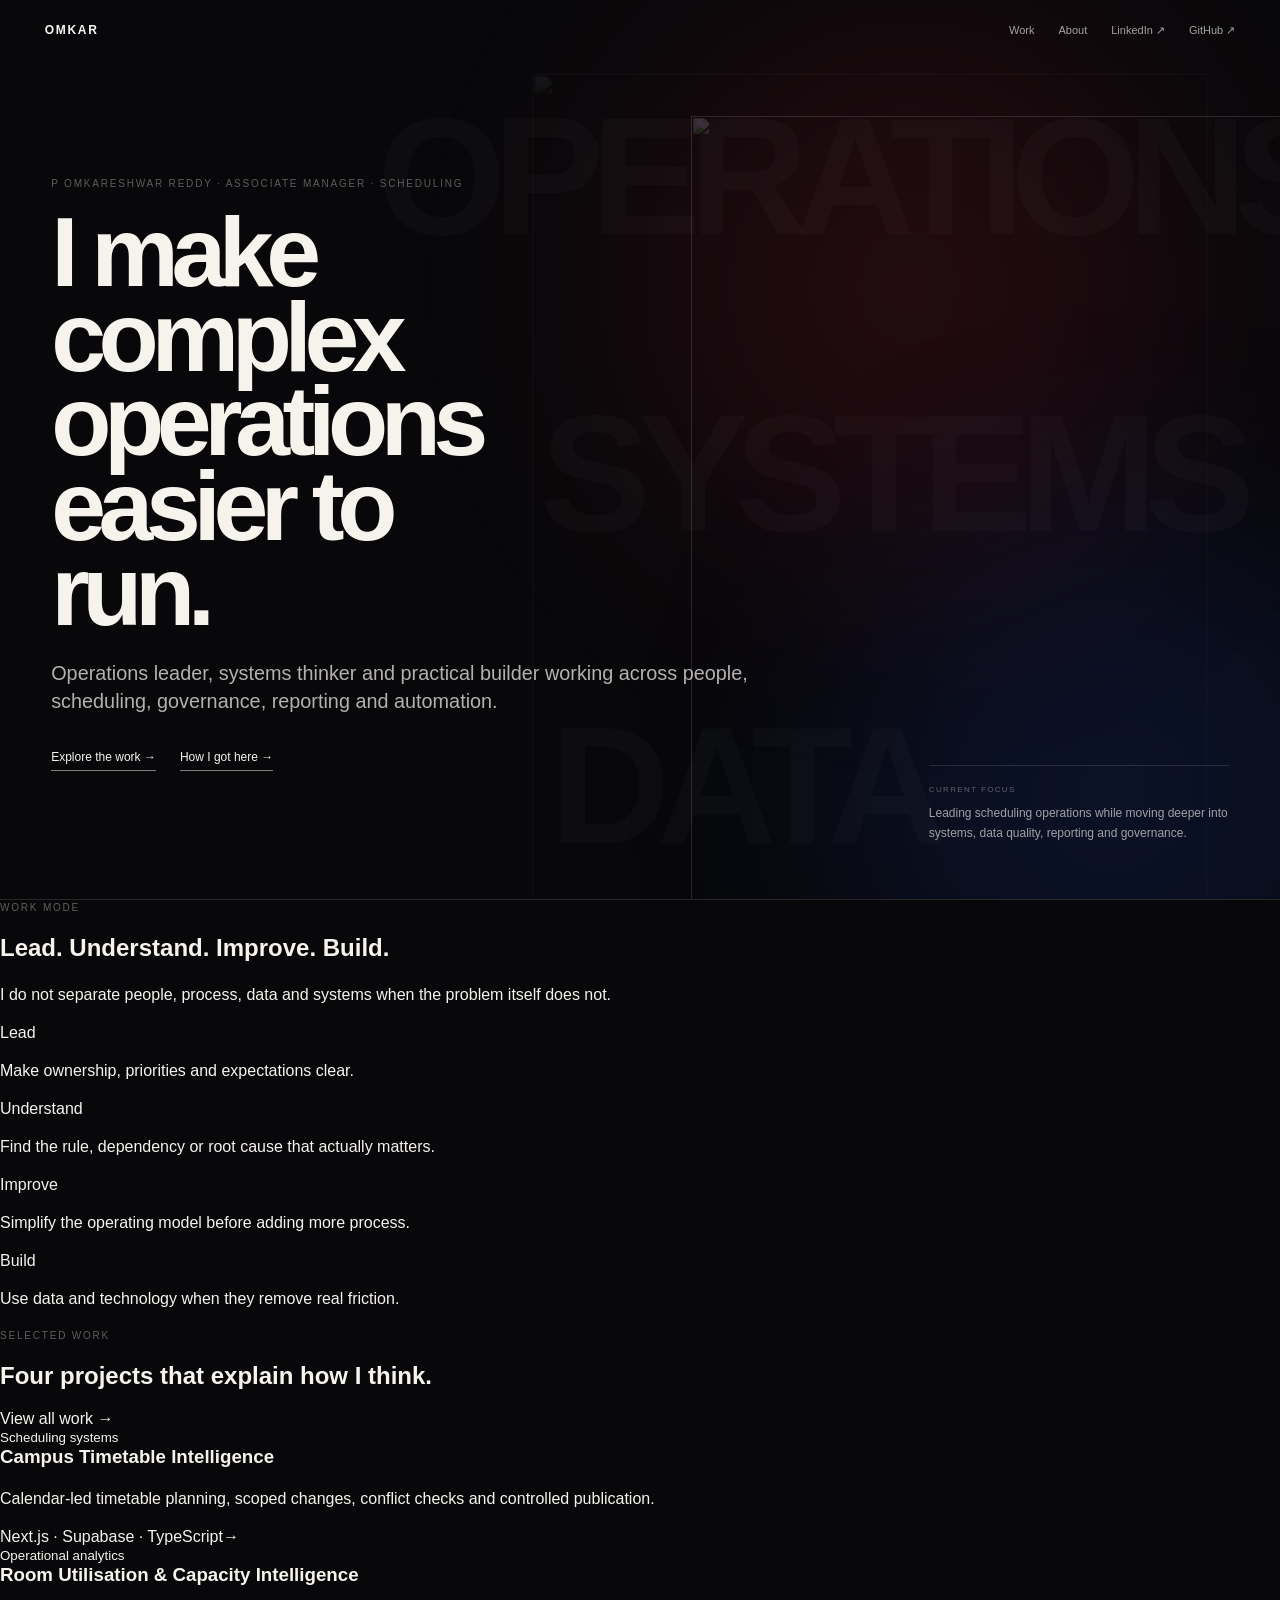
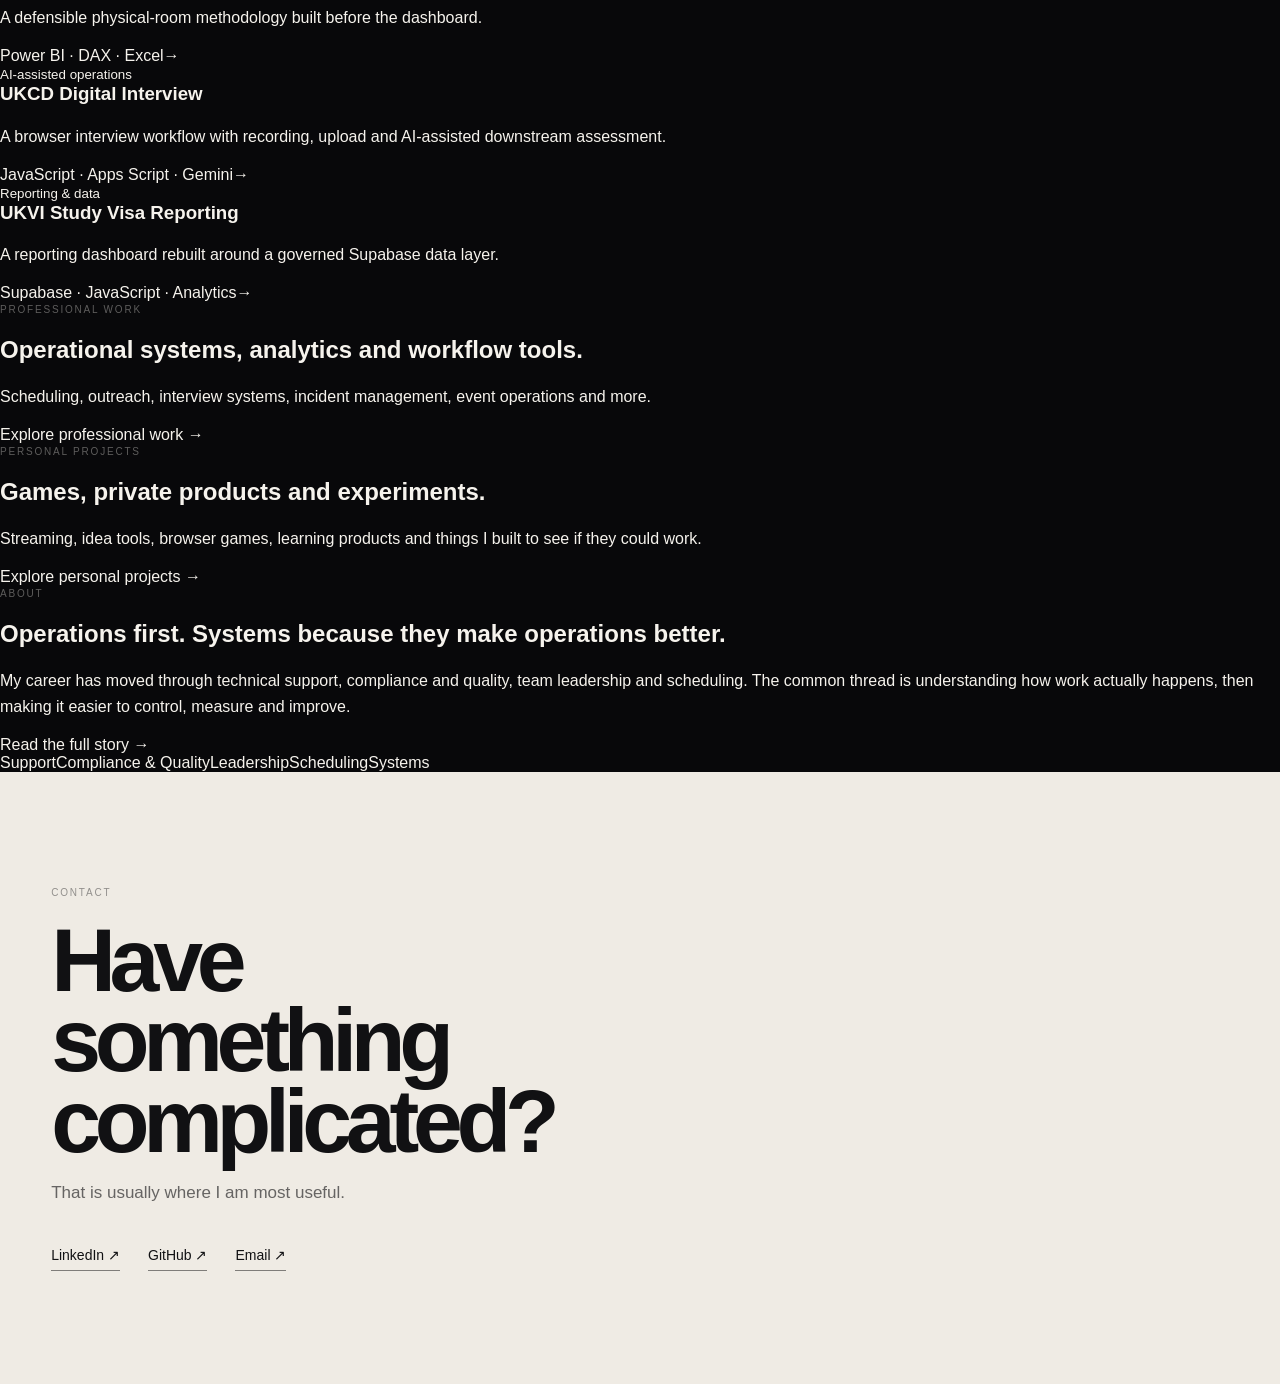
==== commit 24595a99: "Shorten homepage and link into multi-page portfolio" ====
--- a/index.html
+++ b/index.html
@@ -8,14 +8,13 @@
   <title>P Omkareshwar Reddy | Operations, Systems & Practical Automation</title>
   <link rel="stylesheet" href="styles-v2.css" />
 </head>
-<body>
+<body data-page="home">
   <header class="site-header" data-header>
     <a class="brand" href="#top">OMKAR</a>
     <nav class="desktop-nav" aria-label="Primary navigation">
-      <a href="#work-mode">Work mode</a>
-      <a href="#professional-work">Professional work</a>
-      <a href="#personal-projects">Personal projects</a>
-      <a href="#about">About</a>
+      <a href="work.html">Work</a>
+      <a href="about.html">About</a>
+      <a href="https://www.linkedin.com/in/reddyop/" target="_blank" rel="noreferrer">LinkedIn ↗</a>
       <a href="https://github.com/goreadyconsulting" target="_blank" rel="noreferrer">GitHub ↗</a>
     </nav>
   </header>
@@ -37,276 +36,92 @@
         <h1>I make complex operations easier to run.</h1>
         <p class="hero-lede">Operations leader, systems thinker and practical builder working across people, scheduling, governance, reporting and automation.</p>
         <div class="hero-links">
-          <a href="#professional-work">See the work ↓</a>
-          <a href="https://www.linkedin.com/in/reddyop/" target="_blank" rel="noreferrer">LinkedIn ↗</a>
+          <a href="work.html">Explore the work →</a>
+          <a href="about.html">How I got here →</a>
         </div>
       </div>
 
       <div class="hero-note">
         <span>Current focus</span>
-        <p>Leading scheduling operations now, moving deeper into systems, data quality, reporting and governance.</p>
+        <p>Leading scheduling operations while moving deeper into systems, data quality, reporting and governance.</p>
       </div>
     </section>
 
-    <section class="section work-mode" id="work-mode">
-      <div class="section-heading">
+    <section class="home-section mode-section">
+      <div class="home-section-head">
         <p class="kicker">Work mode</p>
-        <h2>The way I approach operational problems.</h2>
+        <h2>Lead. Understand. Improve. Build.</h2>
         <p>I do not separate people, process, data and systems when the problem itself does not.</p>
       </div>
-
-      <div class="mode-grid">
-        <article>
-          <span>Lead</span>
-          <h3>Make ownership clear.</h3>
-          <p>Priorities, workload, performance, coaching, escalations and stakeholder alignment.</p>
-        </article>
-        <article>
-          <span>Understand</span>
-          <h3>Find what is actually happening.</h3>
-          <p>Business rules, dependencies, root causes, data quality and where the process is breaking.</p>
-        </article>
-        <article>
-          <span>Improve</span>
-          <h3>Remove unnecessary friction.</h3>
-          <p>Governance, standardisation, quality controls, reporting and simpler operating models.</p>
-        </article>
-        <article>
-          <span>Build</span>
-          <h3>Use technology when it helps.</h3>
-          <p>Dashboards, workflows, lightweight products and automation built around the real process.</p>
-        </article>
+      <div class="mode-strip">
+        <article><span>Lead</span><p>Make ownership, priorities and expectations clear.</p></article>
+        <article><span>Understand</span><p>Find the rule, dependency or root cause that actually matters.</p></article>
+        <article><span>Improve</span><p>Simplify the operating model before adding more process.</p></article>
+        <article><span>Build</span><p>Use data and technology when they remove real friction.</p></article>
       </div>
     </section>
 
-    <section class="section projects-section" id="professional-work">
-      <div class="section-heading">
-        <p class="kicker">Professional work</p>
-        <h2>Operational systems, reporting and tools built around real work.</h2>
-        <p>These are the projects that best show how I move between operations, data and implementation.</p>
+    <section class="home-section featured-work">
+      <div class="home-section-head split-head">
+        <div>
+          <p class="kicker">Selected work</p>
+          <h2>Four projects that explain how I think.</h2>
+        </div>
+        <a class="text-link" href="work.html">View all work →</a>
       </div>
 
-      <div class="featured-projects">
-        <article class="project-card featured">
-          <div class="project-topline"><span>Scheduling systems</span><a href="https://github.com/goreadyconsulting/campus-timetable-intelligence" target="_blank" rel="noreferrer">GitHub ↗</a></div>
-          <h3>Campus Timetable Intelligence</h3>
-          <p>Campus-aware timetable planning with recurrence, scoped changes, conflict checking, publication control and shared persistence. The goal is not another timetable viewer. It is a working environment for schedulers.</p>
-          <div class="tech">Next.js · TypeScript · Supabase · Tailwind · scheduling rules</div>
-          <div class="diagram" aria-label="Campus Timetable Intelligence architecture">
-            <span>Scheduler UI</span><i>→</i><span>Planning rules</span><i>→</i><span>Supabase</span><i>→</i><span>Published timetable</span>
-          </div>
-        </article>
-
-        <article class="project-card featured">
-          <div class="project-topline"><span>AI-assisted operations</span><a href="https://github.com/goreadyconsulting/ukcd-interview-demo" target="_blank" rel="noreferrer">GitHub ↗</a></div>
-          <h3>UKCD Digital Interview</h3>
-          <p>A browser-based academic interview flow with readiness checks, guided questioning, applicant recording, upload handling and downstream assessment support.</p>
-          <div class="tech">HTML · Tailwind · JavaScript · Apps Script · Google Drive · Google Sheets</div>
-          <div class="diagram" aria-label="UKCD Digital Interview architecture">
-            <span>Applicant browser</span><i>→</i><span>Interview flow</span><i>→</i><span>Apps Script</span><i>→</i><span>Drive + Sheets</span>
-          </div>
-        </article>
-
-        <article class="project-card featured">
-          <div class="project-topline"><span>Operational analytics</span><a href="https://github.com/goreadyconsulting/UKVI.Statistics" target="_blank" rel="noreferrer">Current repo ↗</a></div>
-          <h3>UKVI Study Visa Reporting</h3>
-          <p>A study-visa reporting dashboard rebuilt around a governed data model rather than reading directly from a workbook. The current version uses Supabase as the read-only reporting backend.</p>
-          <div class="tech">Supabase · JavaScript · Excel source data · analytics</div>
-          <div class="diagram" aria-label="UKVI dashboard architecture">
-            <span>Source workbook</span><i>→</i><span>Supabase</span><i>→</i><span>Reporting view</span><i>→</i><span>Dashboard</span>
-          </div>
-          <div class="secondary-links"><a href="https://github.com/goreadyconsulting/UKVI-Statistics" target="_blank" rel="noreferrer">Legacy Apps Script version ↗</a></div>
-        </article>
-
-        <article class="project-card featured no-repo">
-          <div class="project-topline"><span>Room utilisation</span><span>Power BI / Excel</span></div>
-          <h3>Room Utilisation & Capacity Intelligence</h3>
-          <p>Physical-room utilisation modelling covering combined-room configurations, room-hours, double-count prevention, eligibility rules, capacity assumptions and source-system anomalies.</p>
-          <div class="tech">Power BI · DAX · Excel · Power Query · business-rule modelling</div>
-          <div class="diagram" aria-label="Room utilisation workflow">
-            <span>Source bookings</span><i>→</i><span>Room logic</span><i>→</i><span>Capacity model</span><i>→</i><span>Decision reporting</span>
-          </div>
-        </article>
-      </div>
-
-      <div class="project-grid">
-        <article class="project-card">
-          <div class="project-topline"><span>Outreach CRM</span><a href="https://github.com/goreadyconsulting/university-outreach-tool" target="_blank" rel="noreferrer">GitHub ↗</a></div>
-          <h3>University Outreach Tool</h3>
-          <p>Centralised CRM for university research, contacts, outreach activity, follow-ups, imports, analytics and audit-ready records.</p>
-          <div class="tech">HTML/CSS/JS · Apps Script · Google Sheets · Drive</div>
-          <div class="diagram"><span>CRM UI</span><i>→</i><span>Apps Script</span><i>→</i><span>Sheets + Drive</span></div>
-        </article>
-
-        <article class="project-card">
-          <div class="project-topline"><span>Interview preparation</span><a href="https://github.com/goreadyconsulting/interview-practice" target="_blank" rel="noreferrer">GitHub ↗</a></div>
-          <h3>Interview Practice</h3>
-          <p>Spoken mock interviews generated from a candidate CV and target job description, with evidence-led feedback and a preparation pack.</p>
-          <div class="tech">JavaScript · backend controller · Gemini · Groq</div>
-          <div class="diagram"><span>CV + JD</span><i>→</i><span>AI plan</span><i>→</i><span>Spoken interview</span><i>→</i><span>Prep pack</span></div>
-        </article>
-
-        <article class="project-card">
-          <div class="project-topline"><span>Sports platform</span><a href="https://github.com/goreadyconsulting/aaditya-sports-gurukul" target="_blank" rel="noreferrer">GitHub ↗</a></div>
-          <h3>Sports Gurukul</h3>
-          <p>Sports coaching and coach-matching website with athlete flows, lead capture and an AI-assisted KhelSaathi experience.</p>
-          <div class="tech">HTML/CSS/JS · Apps Script · Groq</div>
-          <div class="diagram"><span>Athlete</span><i>→</i><span>Website</span><i>→</i><span>Apps Script</span><i>→</i><span>Groq + leads</span></div>
-        </article>
-
-        <article class="project-card">
-          <div class="project-topline"><span>Event operations</span><a href="https://github.com/goreadyconsulting/inventory-check" target="_blank" rel="noreferrer">GitHub ↗</a></div>
-          <h3>Event Distribution</h3>
-          <p>Mobile-first employee distribution tool for high-volume event handovers with search, proxy collection, duplicate prevention and live distribution counts.</p>
-          <div class="tech">HTML/CSS/JS · Apps Script · Google Sheets</div>
-          <div class="diagram"><span>Counter device</span><i>→</i><span>Apps Script</span><i>→</i><span>Employee list</span><i>→</i><span>Distribution log</span></div>
-        </article>
-
-        <article class="project-card">
-          <div class="project-topline"><span>Incident management</span><a href="https://github.com/goreadyconsulting/ticketingtool" target="_blank" rel="noreferrer">GitHub ↗</a></div>
-          <h3>ResolveOps Incident Management</h3>
-          <p>Lightweight incident management with login, sessions, incident lifecycle, activity history and spreadsheet-backed audit records.</p>
-          <div class="tech">GitHub Pages · Apps Script · Google Sheets</div>
-          <div class="diagram"><span>Browser</span><i>→</i><span>Apps Script API</span><i>→</i><span>Incidents + audit sheets</span></div>
-        </article>
-
-        <article class="project-card">
-          <div class="project-topline"><span>Workplace planning</span><a href="https://github.com/goreadyconsulting/floorplan" target="_blank" rel="noreferrer">GitHub ↗</a></div>
-          <h3>Interactive Floor Plan</h3>
-          <p>Browser-based office allocation map for creating teams, colour-coding areas, reassigning space and saving layouts locally.</p>
-          <div class="tech">Single-file HTML · browser storage</div>
-          <div class="diagram"><span>Floor plan</span><i>→</i><span>Browser editor</span><i>→</i><span>Local saved layout</span></div>
-        </article>
-
-        <article class="project-card">
-          <div class="project-topline"><span>Learning experience</span><a href="https://github.com/goreadyconsulting/onlinecourses" target="_blank" rel="noreferrer">GitHub ↗</a></div>
-          <h3>Interactive Security Course</h3>
-          <p>Compact browser-based workplace security learning experience combining guided content, audio and assessment-style interaction.</p>
-          <div class="tech">HTML/CSS/JS · audio</div>
-          <div class="diagram"><span>Learner</span><i>→</i><span>Interactive lesson</span><i>→</i><span>Audio + checks</span></div>
-        </article>
-
-        <article class="project-card">
-          <div class="project-topline"><span>Office event prototype</span><a href="https://github.com/goreadyconsulting/navquiz" target="_blank" rel="noreferrer">GitHub ↗</a></div>
-          <h3>Navratri Trivia</h3>
-          <p>Participant and admin UX prototype for a fast office quiz with timed questions, scoring rules and fullscreen integrity controls.</p>
-          <div class="tech">HTML/CSS/JS · frontend prototype</div>
-          <div class="diagram"><span>Participant</span><i>→</i><span>Quiz UX</span><i>↔</i><span>Admin UX</span></div>
-        </article>
-
-        <article class="project-card muted-project">
-          <div class="project-topline"><span>Early concept</span><a href="https://github.com/goreadyconsulting/hris" target="_blank" rel="noreferrer">GitHub ↗</a></div>
-          <h3>HRIS</h3>
-          <p>An early HRIS concept repository. It currently remains a minimal placeholder rather than a finished application.</p>
-          <div class="tech">Concept / repository placeholder</div>
-          <div class="diagram"><span>HR workflow idea</span><i>→</i><span>Early concept</span></div>
-        </article>
+      <div class="featured-list">
+        <a class="featured-row" href="project.html?id=cti">
+          <div><small>Scheduling systems</small><h3>Campus Timetable Intelligence</h3></div>
+          <p>Calendar-led timetable planning, scoped changes, conflict checks and controlled publication.</p>
+          <span>Next.js · Supabase · TypeScript</span><b>→</b>
+        </a>
+        <a class="featured-row" href="project.html?id=room-utilisation">
+          <div><small>Operational analytics</small><h3>Room Utilisation & Capacity Intelligence</h3></div>
+          <p>A defensible physical-room methodology built before the dashboard.</p>
+          <span>Power BI · DAX · Excel</span><b>→</b>
+        </a>
+        <a class="featured-row" href="project.html?id=ukcd">
+          <div><small>AI-assisted operations</small><h3>UKCD Digital Interview</h3></div>
+          <p>A browser interview workflow with recording, upload and AI-assisted downstream assessment.</p>
+          <span>JavaScript · Apps Script · Gemini</span><b>→</b>
+        </a>
+        <a class="featured-row" href="project.html?id=ukvi">
+          <div><small>Reporting & data</small><h3>UKVI Study Visa Reporting</h3></div>
+          <p>A reporting dashboard rebuilt around a governed Supabase data layer.</p>
+          <span>Supabase · JavaScript · Analytics</span><b>→</b>
+        </a>
       </div>
     </section>
 
-    <section class="section projects-section personal-section" id="personal-projects">
-      <div class="section-heading">
+    <section class="home-section work-gateway">
+      <a class="gateway professional-gateway" href="work.html?filter=professional">
+        <p class="kicker">Professional work</p>
+        <h2>Operational systems, analytics and workflow tools.</h2>
+        <p>Scheduling, outreach, interview systems, incident management, event operations and more.</p>
+        <span>Explore professional work →</span>
+      </a>
+      <a class="gateway personal-gateway" href="work.html?filter=personal">
         <p class="kicker">Personal projects</p>
-        <h2>Things I built because I wanted to see if they could work.</h2>
-        <p>Games, private tools, creative websites and product experiments. Birthday-card projects are intentionally not included here.</p>
+        <h2>Games, private products and experiments.</h2>
+        <p>Streaming, idea tools, browser games, learning products and things I built to see if they could work.</p>
+        <span>Explore personal projects →</span>
+      </a>
+    </section>
+
+    <section class="home-section about-preview">
+      <div class="about-preview-copy">
+        <p class="kicker">About</p>
+        <h2>Operations first. Systems because they make operations better.</h2>
+        <p>My career has moved through technical support, compliance and quality, team leadership and scheduling. The common thread is understanding how work actually happens, then making it easier to control, measure and improve.</p>
+        <a class="text-link" href="about.html">Read the full story →</a>
       </div>
-
-      <div class="project-grid">
-        <article class="project-card">
-          <div class="project-topline"><span>Private streaming</span><a href="https://github.com/goreadyconsulting/cinemachoopistha" target="_blank" rel="noreferrer">GitHub ↗</a></div>
-          <h3>Cinema Choopistha</h3>
-          <p>Private two-person streaming with solo playback, a mutually agreed movie-night room, synchronised playback, chat and protected media access.</p>
-          <div class="tech">JavaScript · Supabase Auth/DB/Realtime/Storage · GitHub Pages</div>
-          <div class="diagram"><span>Two viewers</span><i>→</i><span>Supabase room</span><i>↔</i><span>Synced player</span></div>
-        </article>
-
-        <article class="project-card">
-          <div class="project-topline"><span>Idea workspace</span><a href="https://github.com/goreadyconsulting/idealab" target="_blank" rel="noreferrer">GitHub ↗</a></div>
-          <h3>IdeaLab</h3>
-          <p>Private collaborative idea workspace for brainstorming, comments, reviews, experiments, tasks and media.</p>
-          <div class="tech">GitHub Pages · Supabase · Google Sheets · Google Drive</div>
-          <div class="diagram"><span>Idea UI</span><i>→</i><span>Supabase</span><i>→</i><span>Sheets + Drive</span></div>
-        </article>
-
-        <article class="project-card">
-          <div class="project-topline"><span>Learning site</span><a href="https://github.com/goreadyconsulting/solvanta-consulting-site" target="_blank" rel="noreferrer">GitHub ↗</a></div>
-          <h3>Solvanta Consulting</h3>
-          <p>Independent learning site focused on practical, plain-language courses, beginning with AI basics for everyday users.</p>
-          <div class="tech">Static multi-page site · HTML/CSS/JS · course/verification flows</div>
-          <div class="diagram"><span>Learner</span><i>→</i><span>Course modules</span><i>→</i><span>Assessment / verify</span></div>
-        </article>
-
-        <article class="project-card">
-          <div class="project-topline"><span>Dinosaur chess</span><a href="https://github.com/goreadyconsulting/dinochess" target="_blank" rel="noreferrer">GitHub ↗</a></div>
-          <h3>Dino Chess</h3>
-          <p>Single-player browser chess with a complete dinosaur piece set, legal chess rules, computer difficulty levels and local save.</p>
-          <div class="tech">HTML/CSS/JS · browser chess engine · localStorage</div>
-          <div class="diagram"><span>Player</span><i>↔</i><span>Chess engine</span><i>→</i><span>Local save</span></div>
-        </article>
-
-        <article class="project-card">
-          <div class="project-topline"><span>Browser game</span><a href="https://github.com/goreadyconsulting/grand-theft-biryani" target="_blank" rel="noreferrer">GitHub ↗</a></div>
-          <h3>Grand Theft Biryani</h3>
-          <p>A GTA-lite prototype set around a low-poly Hyderabad Old City with walking, auto-rickshaw driving, traffic and a mission system.</p>
-          <div class="tech">Three.js · Vite · JavaScript · localStorage</div>
-          <div class="diagram"><span>Three.js world</span><i>→</i><span>Game loop</span><i>→</i><span>Local progress</span></div>
-        </article>
-
-        <article class="project-card">
-          <div class="project-topline"><span>Mobile game</span><a href="https://github.com/goreadyconsulting/DinosChemistry" target="_blank" rel="noreferrer">GitHub ↗</a></div>
-          <h3>Dino's Chemistry</h3>
-          <p>Portrait-mobile driving adventure where chemistry reactions become gameplay effects such as speed, shields, glow and attraction.</p>
-          <div class="tech">HTML/CSS · Canvas JavaScript · Node regression tests</div>
-          <div class="diagram"><span>Player input</span><i>→</i><span>Game simulation</span><i>→</i><span>Chemistry effects</span></div>
-        </article>
-
-        <article class="project-card">
-          <div class="project-topline"><span>Phone-first game</span><a href="https://github.com/goreadyconsulting/feelbetter" target="_blank" rel="noreferrer">GitHub ↗</a></div>
-          <h3>Feel Better: Penguin Emergency</h3>
-          <p>A tiny browser game about a highly qualified penguin collecting good things, avoiding bad ones and improving the situation.</p>
-          <div class="tech">HTML/CSS/JS · local score storage</div>
-          <div class="diagram"><span>Waddle</span><i>→</i><span>Catch / avoid</span><i>→</i><span>Mood rescue</span></div>
-        </article>
-
-        <article class="project-card">
-          <div class="project-topline"><span>Food-ordering UI</span><a href="https://github.com/goreadyconsulting/Pizaa" target="_blank" rel="noreferrer">GitHub ↗</a></div>
-          <h3>Slice House Pizza</h3>
-          <p>A responsive pizza storefront and ordering-interface experiment built as a static browser experience.</p>
-          <div class="tech">HTML · CSS · JavaScript</div>
-          <div class="diagram"><span>Menu</span><i>→</i><span>Ordering UI</span><i>→</i><span>Browser state</span></div>
-        </article>
-
-        <article class="project-card">
-          <div class="project-topline"><span>Code exploration</span><a href="https://github.com/goreadyconsulting/b-chat" target="_blank" rel="noreferrer">GitHub ↗</a></div>
-          <h3>b-chat</h3>
-          <p>An umbrella repository linking the upstream Android and Apple Bitchat codebases as Git submodules for exploration and tracking.</p>
-          <div class="tech">Git submodules · Android upstream · Apple upstream</div>
-          <div class="diagram"><span>b-chat repo</span><i>→</i><span>Android upstream</span><i>+</i><span>Apple upstream</span></div>
-        </article>
+      <div class="about-preview-rail">
+        <span>Support</span><i></i><span>Compliance & Quality</span><i></i><span>Leadership</span><i></i><span>Scheduling</span><i></i><span>Systems</span>
       </div>
     </section>
 
-    <section class="section about-section" id="about">
-      <div class="section-heading">
-        <p class="kicker">About</p>
-        <h2>Operations first. Systems because they make operations better.</h2>
-      </div>
-
-      <div class="about-grid">
-        <div class="about-copy">
-          <p>My career has moved through technical support, compliance and quality, team leadership and scheduling. The common thread is understanding how work really happens, then making it easier to control, measure and improve.</p>
-          <p>I am strongest in Excel, Power Query and VBA, work comfortably with Power BI and data modelling, and use SQL, Apps Script, JavaScript, Supabase and AI-assisted development when the problem needs a working system rather than another spreadsheet.</p>
-        </div>
-        <dl>
-          <div><dt>Current role</dt><dd>Associate Manager · Scheduling</dd></div>
-          <div><dt>Direction</dt><dd>Operations leadership · systems · governance · data quality</dd></div>
-          <div><dt>Method</dt><dd>Six Sigma Green Belt</dd></div>
-          <div><dt>Foundation</dt><dd>B.Com (Computers) · Kakatiya University</dd></div>
-        </dl>
-      </div>
-    </section>
-
-    <section class="contact-section" id="contact">
+    <section class="contact-section">
       <p class="kicker">Contact</p>
       <h2>Have something complicated?</h2>
       <p>That is usually where I am most useful.</p>
